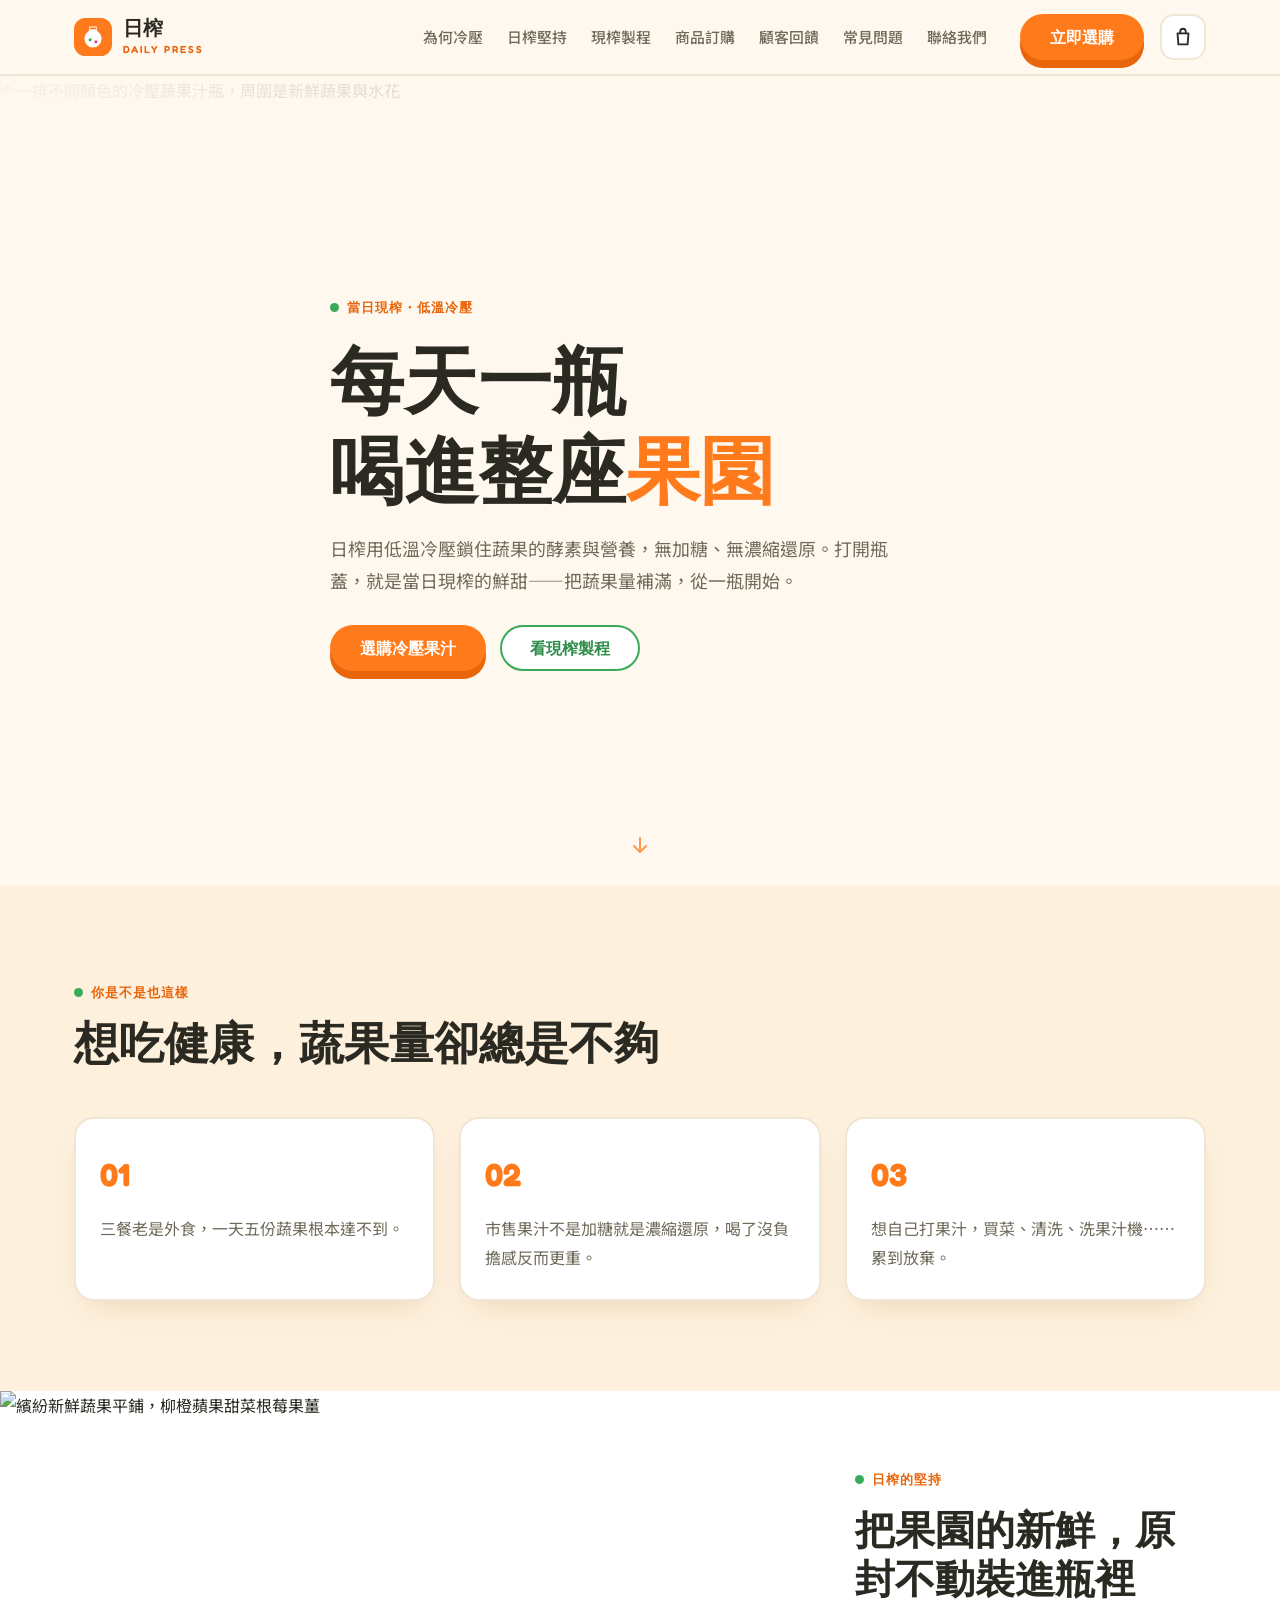
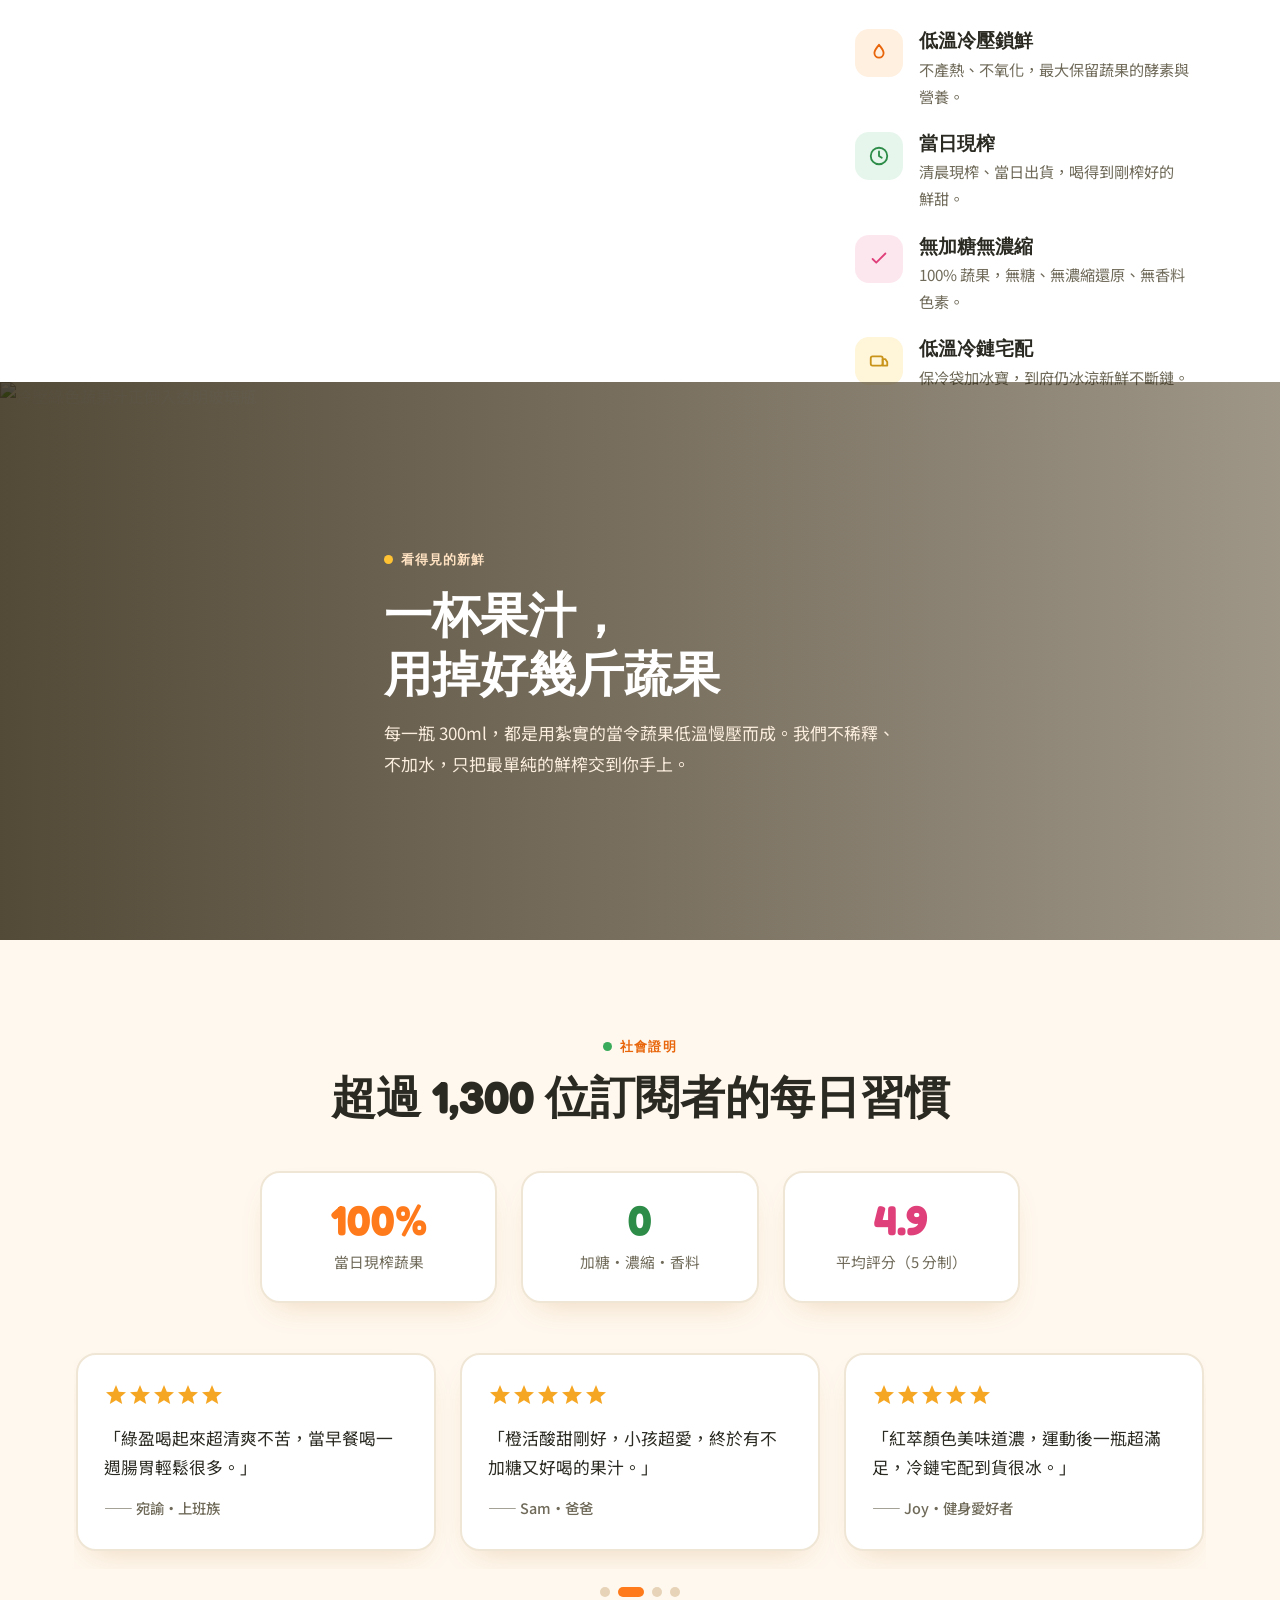
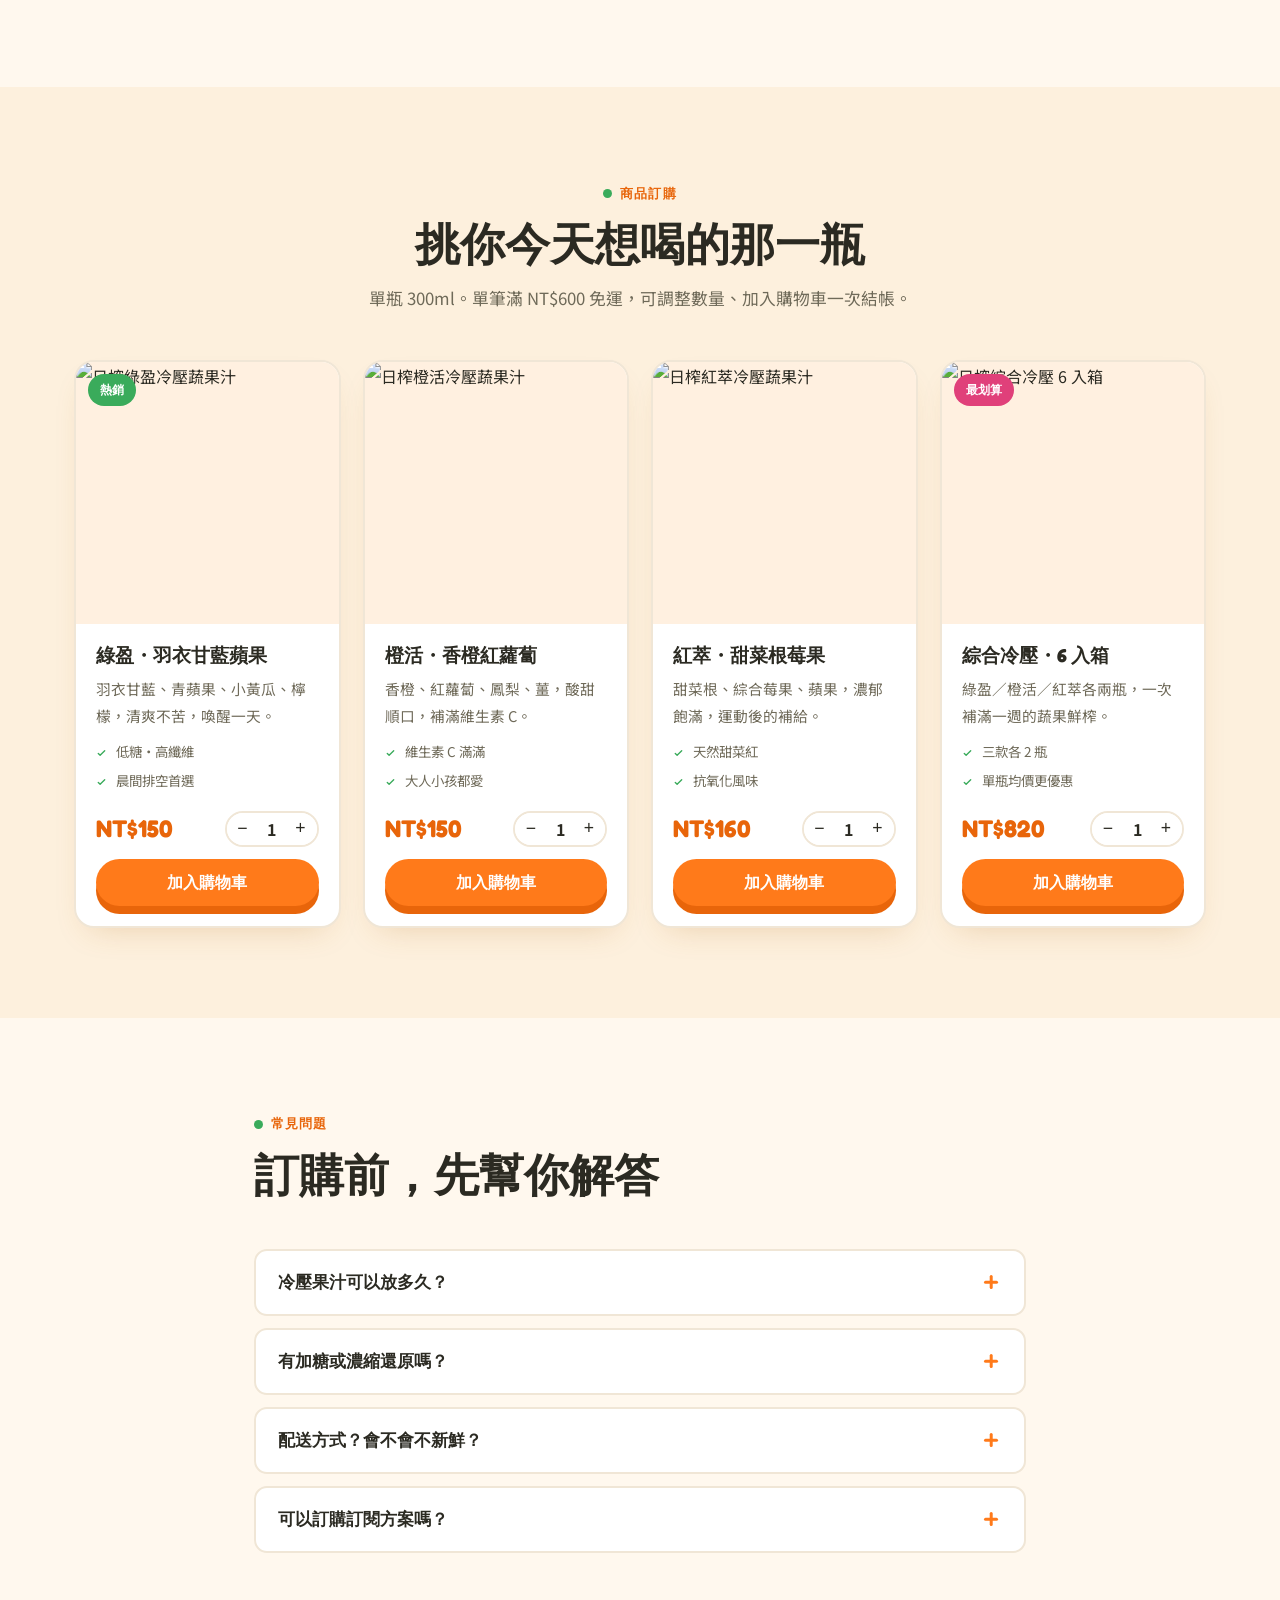
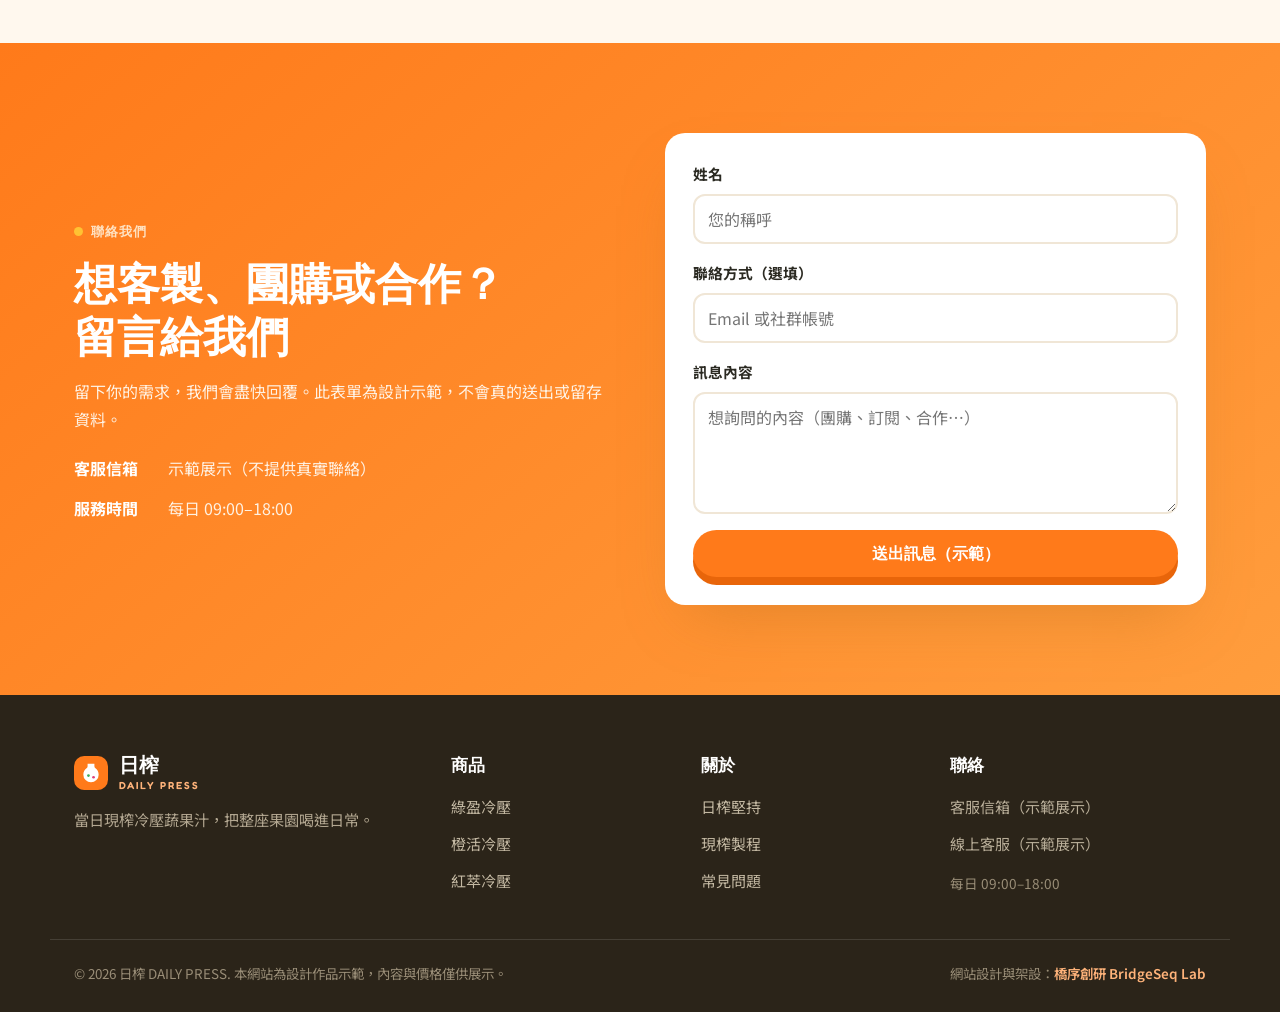
==== index.html @ a73c66f8 "deploy daily-press full-image one-page landing (text + assets)" ====
<!DOCTYPE html>
<html lang="zh-Hant">
<head>
<meta charset="UTF-8">
<meta name="viewport" content="width=device-width, initial-scale=1">
<title>日榨 DAILY PRESS｜當日現榨冷壓蔬果汁・無加糖宅配</title>
<meta name="description" content="日榨 DAILY PRESS 是台灣冷壓蔬果汁品牌，當日現榨、低溫冷壓鎖住營養，無加糖、無濃縮還原。綠盈、橙活、紅萃三款配方，低溫宅配到府，把一整座果園喝進日常。">
<meta name="keywords" content="冷壓果汁,蔬果汁,現榨果汁,排毒果汁,綠拿鐵,健康飲品,冷壓蔬果汁宅配,無加糖果汁">
<link rel="canonical" href="https://izzo24.github.io/daily-press/">
<meta property="og:type" content="website">
<meta property="og:locale" content="zh_TW">
<meta property="og:site_name" content="日榨 DAILY PRESS">
<meta property="og:title" content="日榨 DAILY PRESS｜當日現榨冷壓蔬果汁">
<meta property="og:description" content="當日現榨、低溫冷壓、無加糖無濃縮。綠盈、橙活、紅萃三款，把一整座果園喝進日常。">
<meta property="og:url" content="https://izzo24.github.io/daily-press/">
<meta property="og:image" content="https://izzo24.github.io/daily-press/images/hero.webp">
<meta name="twitter:card" content="summary_large_image">
<meta name="theme-color" content="#ff7a1a">
<link rel="icon" href="data:image/svg+xml,%3Csvg xmlns='http://www.w3.org/2000/svg' viewBox='0 0 32 32'%3E%3Crect width='32' height='32' rx='9' fill='%23ff7a1a'/%3E%3Cpath d='M13 7h6v2.5c0 .8.4 1.5 1 2 2 1.6 3 3.5 3 6.5a7 7 0 01-14 0c0-3 1-4.9 3-6.5.6-.5 1-1.2 1-2V7z' fill='%23fff'/%3E%3Cpath d='M14 9h4' stroke='%23ff7a1a' stroke-width='1.6' stroke-linecap='round'/%3E%3C/svg%3E">
<link rel="preconnect" href="https://fonts.googleapis.com">
<link rel="preconnect" href="https://fonts.gstatic.com" crossorigin>
<link href="https://fonts.googleapis.com/css2?family=Fredoka:wght@500;600;700&family=Noto+Sans+TC:wght@400;500;700;900&display=swap" rel="stylesheet">
<link rel="stylesheet" href="./assets/style.css">
<script type="application/ld+json">
{
  "@context":"https://schema.org",
  "@graph":[
    {"@type":"Organization","@id":"https://izzo24.github.io/daily-press/#org","name":"日榨 DAILY PRESS","url":"https://izzo24.github.io/daily-press/","logo":"https://izzo24.github.io/daily-press/images/hero.webp","description":"台灣冷壓蔬果汁品牌，當日現榨、無加糖。","areaServed":"TW"},
    {"@type":"WebSite","@id":"https://izzo24.github.io/daily-press/#web","url":"https://izzo24.github.io/daily-press/","name":"日榨 DAILY PRESS","inLanguage":"zh-Hant","publisher":{"@id":"https://izzo24.github.io/daily-press/#org"}},
    {"@type":"Product","name":"日榨冷壓蔬果汁系列","image":"https://izzo24.github.io/daily-press/images/p-green.webp","description":"當日現榨、低溫冷壓、無加糖無濃縮的冷壓蔬果汁。","brand":{"@id":"https://izzo24.github.io/daily-press/#org"},"offers":{"@type":"AggregateOffer","priceCurrency":"TWD","lowPrice":"150","highPrice":"820","offerCount":"4","availability":"https://schema.org/InStock"},"aggregateRating":{"@type":"AggregateRating","ratingValue":"4.9","reviewCount":"1356"}},
    {"@type":"FAQPage","mainEntity":[
      {"@type":"Question","name":"冷壓果汁可以放多久？","acceptedAnswer":{"@type":"Answer","text":"無添加防腐劑，冷藏建議 3 天內飲用完畢，開封後請當天喝完，風味與營養最佳。"}},
      {"@type":"Question","name":"有加糖或濃縮還原嗎？","acceptedAnswer":{"@type":"Answer","text":"全系列無加糖、無濃縮還原、無香料，100% 當日現榨蔬果，喝得到食材原味。"}},
      {"@type":"Question","name":"配送方式？會不會不新鮮？","acceptedAnswer":{"@type":"Answer","text":"全程低溫冷藏宅配，當日或隔日新鮮直送，使用保冷袋與冰寶確保到府仍冰涼。"}},
      {"@type":"Question","name":"可以訂購訂閱方案嗎？","acceptedAnswer":{"@type":"Answer","text":"提供每週固定配送的訂閱方案，可自由搭配口味、隨時調整或暫停（此為示範說明）。"}}
    ]},
    {"@type":"BreadcrumbList","itemListElement":[
      {"@type":"ListItem","position":1,"name":"首頁","item":"https://izzo24.github.io/daily-press/"},
      {"@type":"ListItem","position":2,"name":"商品","item":"https://izzo24.github.io/daily-press/#shop"},
      {"@type":"ListItem","position":3,"name":"聯絡","item":"https://izzo24.github.io/daily-press/#contact"}
    ]}
  ]
}
</script>
</head>
<body data-currency="NT$" data-ship-free="600" data-ship-fee="80" data-add-label="已加入購物車" data-cart-title="購物車">
<a class="skip" href="#main">跳至主要內容</a>

<header class="nav" id="top">
  <div class="wrap nav__in">
    <a class="brand" href="#top" aria-label="日榨 DAILY PRESS 首頁">
      <svg class="brand__mk" viewBox="0 0 40 40" width="38" height="38" aria-hidden="true"><rect width="40" height="40" rx="12" fill="#ff7a1a"/><path d="M16 9h8v3c0 1 .5 1.9 1.3 2.5C27.7 16.4 29 18.7 29 22a9 9 0 01-18 0c0-3.3 1.3-5.6 3.7-7.5C15.5 13.9 16 13 16 12V9z" fill="#fff"/><path d="M17.5 11h5" stroke="#ff7a1a" stroke-width="1.8" stroke-linecap="round"/><circle cx="17" cy="23" r="1.6" fill="#3aab5b"/><circle cx="23" cy="25" r="1.6" fill="#e0407a"/></svg>
      <span class="brand__tx"><b>日榨</b><i>DAILY PRESS</i></span>
    </a>
    <nav class="menu" id="menu" aria-label="主選單">
      <a href="#problem">為何冷壓</a>
      <a href="#why">日榨堅持</a>
      <a href="#process">現榨製程</a>
      <a href="#shop">商品訂購</a>
      <a href="#reviews">顧客回饋</a>
      <a href="#faq">常見問題</a>
      <a href="#contact">聯絡我們</a>
    </nav>
    <a class="btn btn--cta nav__cta" href="#shop">立即選購</a>
    <button class="burger" id="burger" aria-label="開啟選單" aria-expanded="false" aria-controls="menu"><span></span><span></span><span></span></button>
  </div>
</header>

<main id="main">

  <!-- ① Hero -->
  <section class="hero imgblock" id="hero">
    <div class="imgblock__bg"><img src="./images/hero.webp" alt="一排不同顏色的冷壓蔬果汁瓶，周圍是新鮮蔬果與水花" width="1376" height="768" fetchpriority="high"></div>
    <div class="wrap hero__in">
      <span class="eyebrow"><span class="dot"></span>當日現榨・低溫冷壓</span>
      <h1>每天一瓶<br>喝進整座<span class="hl">果園</span></h1>
      <p class="lede">日榨用低溫冷壓鎖住蔬果的酵素與營養，無加糖、無濃縮還原。打開瓶蓋，就是當日現榨的鮮甜——把蔬果量補滿，從一瓶開始。</p>
      <div class="hero__cta">
        <a class="btn btn--cta" href="#shop">選購冷壓果汁</a>
        <a class="btn btn--ghost" href="#process">看現榨製程</a>
      </div>
    </div>
    <a class="scrollcue" href="#problem" aria-label="向下捲動"><svg viewBox="0 0 24 24" width="24" height="24" aria-hidden="true"><path d="M12 5v14M6 13l6 6 6-6" fill="none" stroke="currentColor" stroke-width="2" stroke-linecap="round" stroke-linejoin="round"/></svg></a>
  </section>

  <!-- ② 痛點 -->
  <section class="problem" id="problem">
    <div class="wrap problem__in">
      <header class="sec-head sec-head--left">
        <span class="eyebrow"><span class="dot"></span>你是不是也這樣</span>
        <h2>想吃健康，蔬果量卻總是不夠</h2>
      </header>
      <ul class="pains">
        <li><span class="pains__n">01</span><p>三餐老是外食，一天五份蔬果根本達不到。</p></li>
        <li><span class="pains__n">02</span><p>市售果汁不是加糖就是濃縮還原，喝了沒負擔感反而更重。</p></li>
        <li><span class="pains__n">03</span><p>想自己打果汁，買菜、清洗、洗果汁機……累到放棄。</p></li>
      </ul>
    </div>
  </section>

  <!-- ③ 解決方案 / 特色 -->
  <section class="why imgblock imgblock--split" id="why">
    <div class="imgblock__media"><img src="./images/ingredients.webp" alt="繽紛新鮮蔬果平鋪，柳橙蘋果甜菜根莓果薑" width="1200" height="896" loading="lazy"></div>
    <div class="why__copy">
      <span class="eyebrow"><span class="dot"></span>日榨的堅持</span>
      <h2>把果園的新鮮，原封不動裝進瓶裡</h2>
      <div class="feats">
        <div class="feat"><span class="feat__ic"><svg viewBox="0 0 24 24" width="22" height="22" aria-hidden="true"><path d="M12 3c3 4 5 6 5 9a5 5 0 01-10 0c0-3 2-5 5-9z" fill="none" stroke="currentColor" stroke-width="2" stroke-linejoin="round"/></svg></span><div><h3>低溫冷壓鎖鮮</h3><p>不產熱、不氧化，最大保留蔬果的酵素與營養。</p></div></div>
        <div class="feat"><span class="feat__ic"><svg viewBox="0 0 24 24" width="22" height="22" aria-hidden="true"><circle cx="12" cy="12" r="9" fill="none" stroke="currentColor" stroke-width="2"/><path d="M12 7v5l3 2" fill="none" stroke="currentColor" stroke-width="2" stroke-linecap="round" stroke-linejoin="round"/></svg></span><div><h3>當日現榨</h3><p>清晨現榨、當日出貨，喝得到剛榨好的鮮甜。</p></div></div>
        <div class="feat"><span class="feat__ic"><svg viewBox="0 0 24 24" width="22" height="22" aria-hidden="true"><path d="M5 12l4 4 10-10" fill="none" stroke="currentColor" stroke-width="2" stroke-linecap="round" stroke-linejoin="round"/></svg></span><div><h3>無加糖無濃縮</h3><p>100% 蔬果，無糖、無濃縮還原、無香料色素。</p></div></div>
        <div class="feat"><span class="feat__ic"><svg viewBox="0 0 24 24" width="22" height="22" aria-hidden="true"><rect x="3" y="7" width="13" height="10" rx="2" fill="none" stroke="currentColor" stroke-width="2"/><path d="M16 10h3l2 3v4h-5z" fill="none" stroke="currentColor" stroke-width="2" stroke-linejoin="round"/></svg></span><div><h3>低溫冷鏈宅配</h3><p>保冷袋加冰寶，到府仍冰涼新鮮不斷鏈。</p></div></div>
      </div>
    </div>
  </section>

  <!-- ⑤ 製程全圖 -->
  <section class="process imgblock" id="process">
    <div class="imgblock__bg imgblock__bg--dim"><img src="./images/process.webp" alt="冷壓綠色蔬果汁正倒入透明玻璃瓶" width="1200" height="896" loading="lazy"></div>
    <div class="wrap process__in">
      <span class="eyebrow eyebrow--w"><span class="dot"></span>看得見的新鮮</span>
      <h2>一杯果汁，<br>用掉好幾斤蔬果</h2>
      <p>每一瓶 300ml，都是用紮實的當令蔬果低溫慢壓而成。我們不稀釋、不加水，只把最單純的鮮榨交到你手上。</p>
    </div>
  </section>

  <!-- ④ 社會證明 -->
  <section class="proof" id="reviews">
    <div class="wrap">
      <header class="sec-head">
        <span class="eyebrow eyebrow--c"><span class="dot"></span>社會證明</span>
        <h2>超過 1,300 位訂閱者的每日習慣</h2>
      </header>
      <div class="stats3">
        <div class="stat3"><b>100%</b><span>當日現榨蔬果</span></div>
        <div class="stat3"><b>0</b><span>加糖・濃縮・香料</span></div>
        <div class="stat3"><b>4.9</b><span>平均評分（5 分制）</span></div>
      </div>
      <div class="rev-track" id="revTrack">
        <figure class="card rev"><div class="stars" data-rating="5" role="img" aria-label="五顆星"></div><blockquote>「綠盈喝起來超清爽不苦，當早餐喝一週腸胃輕鬆很多。」</blockquote><figcaption>—— 宛諭・上班族</figcaption></figure>
        <figure class="card rev"><div class="stars" data-rating="5" role="img" aria-label="五顆星"></div><blockquote>「橙活酸甜剛好，小孩超愛，終於有不加糖又好喝的果汁。」</blockquote><figcaption>—— Sam・爸爸</figcaption></figure>
        <figure class="card rev"><div class="stars" data-rating="5" role="img" aria-label="五顆星"></div><blockquote>「紅萃顏色美味道濃，運動後一瓶超滿足，冷鏈宅配到貨很冰。」</blockquote><figcaption>—— Joy・健身愛好者</figcaption></figure>
        <figure class="card rev"><div class="stars" data-rating="4" role="img" aria-label="四顆星"></div><blockquote>「品質很穩定，訂閱很方便。希望多出一些季節限定口味。」</blockquote><figcaption>—— 冠廷・訂閱戶</figcaption></figure>
      </div>
      <div class="rev-dots" id="revDots" aria-hidden="true"></div>
    </div>
  </section>

  <!-- 商品區 + 購物車 -->
  <section class="shop" id="shop">
    <div class="wrap">
      <header class="sec-head">
        <span class="eyebrow eyebrow--c"><span class="dot"></span>商品訂購</span>
        <h2>挑你今天想喝的那一瓶</h2>
        <p>單瓶 300ml。單筆滿 NT$600 免運，可調整數量、加入購物車一次結帳。</p>
      </header>
      <div class="shopgrid">
        <article class="shopcard">
          <div class="shopcard__img"><img src="./images/p-green.webp" alt="日榨綠盈冷壓蔬果汁" width="600" height="600" loading="lazy"><span class="tag tag--green">熱銷</span></div>
          <div class="shopcard__body">
            <h3>綠盈・羽衣甘藍蘋果</h3>
            <p>羽衣甘藍、青蘋果、小黃瓜、檸檬，清爽不苦，喚醒一天。</p>
            <ul class="spec"><li>低糖・高纖維</li><li>晨間排空首選</li></ul>
            <div class="shopcard__buy">
              <span class="price">NT$150</span>
              <div class="qtypick" aria-label="數量"><button class="qtypick__b" data-d="dec" type="button" aria-label="減少">−</button><span class="qtypick__n">1</span><button class="qtypick__b" data-d="inc" type="button" aria-label="增加">+</button></div>
            </div>
            <button class="btn btn--cta btn--block add" data-name="綠盈冷壓（300ml）">加入購物車</button>
          </div>
        </article>
        <article class="shopcard">
          <div class="shopcard__img"><img src="./images/p-citrus.webp" alt="日榨橙活冷壓蔬果汁" width="600" height="600" loading="lazy"></div>
          <div class="shopcard__body">
            <h3>橙活・香橙紅蘿蔔</h3>
            <p>香橙、紅蘿蔔、鳳梨、薑，酸甜順口，補滿維生素 C。</p>
            <ul class="spec"><li>維生素 C 滿滿</li><li>大人小孩都愛</li></ul>
            <div class="shopcard__buy">
              <span class="price">NT$150</span>
              <div class="qtypick" aria-label="數量"><button class="qtypick__b" data-d="dec" type="button" aria-label="減少">−</button><span class="qtypick__n">1</span><button class="qtypick__b" data-d="inc" type="button" aria-label="增加">+</button></div>
            </div>
            <button class="btn btn--cta btn--block add" data-name="橙活冷壓（300ml）">加入購物車</button>
          </div>
        </article>
        <article class="shopcard">
          <div class="shopcard__img"><img src="./images/p-berry.webp" alt="日榨紅萃冷壓蔬果汁" width="600" height="600" loading="lazy"></div>
          <div class="shopcard__body">
            <h3>紅萃・甜菜根莓果</h3>
            <p>甜菜根、綜合莓果、蘋果，濃郁飽滿，運動後的補給。</p>
            <ul class="spec"><li>天然甜菜紅</li><li>抗氧化風味</li></ul>
            <div class="shopcard__buy">
              <span class="price">NT$160</span>
              <div class="qtypick" aria-label="數量"><button class="qtypick__b" data-d="dec" type="button" aria-label="減少">−</button><span class="qtypick__n">1</span><button class="qtypick__b" data-d="inc" type="button" aria-label="增加">+</button></div>
            </div>
            <button class="btn btn--cta btn--block add" data-name="紅萃冷壓（300ml）">加入購物車</button>
          </div>
        </article>
        <article class="shopcard">
          <div class="shopcard__img"><img src="./images/hero.webp" alt="日榨綜合冷壓 6 入箱" width="600" height="600" loading="lazy"><span class="tag tag--berry">最划算</span></div>
          <div class="shopcard__body">
            <h3>綜合冷壓・6 入箱</h3>
            <p>綠盈／橙活／紅萃各兩瓶，一次補滿一週的蔬果鮮榨。</p>
            <ul class="spec"><li>三款各 2 瓶</li><li>單瓶均價更優惠</li></ul>
            <div class="shopcard__buy">
              <span class="price">NT$820</span>
              <div class="qtypick" aria-label="數量"><button class="qtypick__b" data-d="dec" type="button" aria-label="減少">−</button><span class="qtypick__n">1</span><button class="qtypick__b" data-d="inc" type="button" aria-label="增加">+</button></div>
            </div>
            <button class="btn btn--cta btn--block add" data-name="綜合冷壓 6 入箱">加入購物車</button>
          </div>
        </article>
      </div>
    </div>
  </section>

  <!-- FAQ -->
  <section class="faq" id="faq">
    <div class="wrap faq__in">
      <header class="sec-head sec-head--left">
        <span class="eyebrow"><span class="dot"></span>常見問題</span>
        <h2>訂購前，先幫你解答</h2>
      </header>
      <div class="acc" id="acc">
        <div class="acc__item"><button class="acc__q" aria-expanded="false">冷壓果汁可以放多久？<span class="acc__ic" aria-hidden="true"></span></button><div class="acc__a"><p>無添加防腐劑，冷藏建議 3 天內飲用完畢，開封後請當天喝完，風味與營養最佳。</p></div></div>
        <div class="acc__item"><button class="acc__q" aria-expanded="false">有加糖或濃縮還原嗎？<span class="acc__ic" aria-hidden="true"></span></button><div class="acc__a"><p>全系列無加糖、無濃縮還原、無香料，100% 當日現榨蔬果，喝得到食材原味。</p></div></div>
        <div class="acc__item"><button class="acc__q" aria-expanded="false">配送方式？會不會不新鮮？<span class="acc__ic" aria-hidden="true"></span></button><div class="acc__a"><p>全程低溫冷藏宅配，當日或隔日新鮮直送，使用保冷袋與冰寶確保到府仍冰涼。</p></div></div>
        <div class="acc__item"><button class="acc__q" aria-expanded="false">可以訂購訂閱方案嗎？<span class="acc__ic" aria-hidden="true"></span></button><div class="acc__a"><p>提供每週固定配送的訂閱方案，可自由搭配口味、隨時調整或暫停（此為示範說明）。</p></div></div>
      </div>
    </div>
  </section>

  <!-- 聯絡 CTA + 表單 -->
  <section class="contact" id="contact">
    <div class="wrap contact__in">
      <div class="contact__copy">
        <span class="eyebrow eyebrow--w"><span class="dot"></span>聯絡我們</span>
        <h2>想客製、團購或合作？<br>留言給我們</h2>
        <p>留下你的需求，我們會盡快回覆。此表單為設計示範，不會真的送出或留存資料。</p>
        <ul class="contact__meta">
          <li><b>客服信箱</b><span>示範展示（不提供真實聯絡）</span></li>
          <li><b>服務時間</b><span>每日 09:00–18:00</span></li>
        </ul>
      </div>
      <form class="contactform" id="contactForm" novalidate>
        <label class="cfield"><span>姓名</span><input type="text" name="name" placeholder="您的稱呼" autocomplete="off" required></label>
        <label class="cfield"><span>聯絡方式（選填）</span><input type="text" name="contact" placeholder="Email 或社群帳號" autocomplete="off"></label>
        <label class="cfield"><span>訊息內容</span><textarea name="msg" rows="4" placeholder="想詢問的內容（團購、訂閱、合作⋯）"></textarea></label>
        <button type="submit" class="btn btn--cta btn--block">送出訊息（示範）</button>
      </form>
    </div>
  </section>

</main>

<footer class="foot">
  <div class="wrap foot__in">
    <div class="foot__brand">
      <a class="brand brand--foot" href="#top" aria-label="日榨 DAILY PRESS">
        <svg class="brand__mk" viewBox="0 0 40 40" width="34" height="34" aria-hidden="true"><rect width="40" height="40" rx="12" fill="#ff7a1a"/><path d="M16 9h8v3c0 1 .5 1.9 1.3 2.5C27.7 16.4 29 18.7 29 22a9 9 0 01-18 0c0-3.3 1.3-5.6 3.7-7.5C15.5 13.9 16 13 16 12V9z" fill="#fff"/><circle cx="17" cy="23" r="1.6" fill="#3aab5b"/><circle cx="23" cy="25" r="1.6" fill="#e0407a"/></svg>
        <span class="brand__tx"><b>日榨</b><i>DAILY PRESS</i></span>
      </a>
      <p>當日現榨冷壓蔬果汁，把整座果園喝進日常。</p>
    </div>
    <nav class="foot__col" aria-label="商品"><h4>商品</h4><a href="#shop">綠盈冷壓</a><a href="#shop">橙活冷壓</a><a href="#shop">紅萃冷壓</a></nav>
    <nav class="foot__col" aria-label="關於"><h4>關於</h4><a href="#why">日榨堅持</a><a href="#process">現榨製程</a><a href="#faq">常見問題</a></nav>
    <div class="foot__col"><h4>聯絡</h4><span class="foot__static">客服信箱（示範展示）</span><span class="foot__static">線上客服（示範展示）</span><p class="foot__hours">每日 09:00–18:00</p></div>
  </div>
  <div class="wrap foot__btm">
    <small>© 2026 日榨 DAILY PRESS. 本網站為設計作品示範，內容與價格僅供展示。</small>
    <small class="foot__credit">網站設計與架設：<a href="https://bridgeseqlab.com" target="_blank" rel="noopener">橋序創研 BridgeSeq Lab</a></small>
  </div>
</footer>

<a class="floatcta" href="#shop" aria-label="前往選購">立即選購</a>
<button class="totop" id="totop" aria-label="回到頂端"><svg viewBox="0 0 24 24" width="22" height="22" aria-hidden="true"><path d="M12 19V6M6 12l6-6 6 6" fill="none" stroke="currentColor" stroke-width="2.2" stroke-linecap="round" stroke-linejoin="round"/></svg></button>
<div class="toast" id="toast" role="status" aria-live="polite"></div>
<script src="./assets/app.js" defer></script>
</body>
</html>
---- assets/style.css ----
:root{
  --bg:#fff8ee; --ink:#2b2a22; --ink-2:#6f6a59; --orange:#ff7a1a; --orange-d:#e8650a;
  --green:#3aab5b; --green-d:#2c8c48; --berry:#e0407a; --yellow:#ffc233; --line:#f0e6d6; --panel:#ffffff; --cream-2:#fdf0dd;
  --r:20px; --r-sm:13px; --maxw:1180px;
  --shadow:0 14px 32px -16px rgba(180,110,30,.28); --shadow-lg:0 28px 60px -24px rgba(180,110,30,.4);
  --display:"Fredoka",system-ui,sans-serif; --tc:"Noto Sans TC",system-ui,sans-serif;
  --c-accent:#ff7a1a; --c-accent2:#3aab5b; --c-ink:#2b2a22; --c-muted:#6f6a59; --c-panel:#ffffff; --c-soft:#fff8ee; --c-line:#f0e6d6; --c-onacc:#ffffff;
}
*{box-sizing:border-box;margin:0;padding:0}
html{scroll-behavior:smooth;-webkit-text-size-adjust:100%}
body{font-family:var(--tc);color:var(--ink);background:var(--bg);line-height:1.78;overflow-x:hidden}
img{max-width:100%;height:auto;display:block}
a{color:inherit;text-decoration:none}
h1,h2,h3,h4{line-height:1.22;text-wrap:balance;font-family:var(--display);font-weight:700}
p{text-wrap:pretty}
.wrap{width:100%;max-width:var(--maxw);margin:0 auto;padding:0 24px}
.skip{position:absolute;left:-999px;top:0;background:var(--orange);color:#fff;padding:10px 16px;border-radius:0 0 10px 0;z-index:300}
.skip:focus{left:0}

.btn{display:inline-flex;align-items:center;justify-content:center;gap:8px;font-family:var(--display);font-weight:600;font-size:1.02rem;padding:13px 28px;border-radius:999px;border:2.5px solid transparent;cursor:pointer;transition:.2s ease;white-space:nowrap;line-height:1}
.btn--cta{background:var(--orange);color:#fff;box-shadow:0 8px 0 0 var(--orange-d)}
.btn--cta:hover{transform:translateY(2px);box-shadow:0 6px 0 0 var(--orange-d)}
.btn--cta:active{transform:translateY(8px);box-shadow:0 0 0 0 var(--orange-d)}
.btn--ghost{background:#fff;color:var(--green-d);border-color:var(--green)}
.btn--ghost:hover{background:var(--green);color:#fff}
.btn--block{width:100%}

.eyebrow{display:inline-flex;align-items:center;gap:8px;font-family:var(--display);font-weight:600;font-size:.82rem;letter-spacing:.08em;color:var(--orange-d)}
.eyebrow .dot{width:9px;height:9px;border-radius:50%;background:var(--green);display:inline-block}
.eyebrow--w{color:#ffe2c2}.eyebrow--w .dot{background:var(--yellow)}
.eyebrow--c{justify-content:center}
.sec-head{max-width:680px;margin:0 auto 46px;text-align:center}
.sec-head--left{text-align:left;margin-left:0}
.sec-head h2{font-size:clamp(1.9rem,4vw,2.8rem);margin:12px 0 12px;color:var(--ink)}
.sec-head p{color:var(--ink-2);font-size:1.05rem}

.nav{position:sticky;top:0;z-index:100;background:rgba(255,248,238,.9);backdrop-filter:blur(12px);border-bottom:2px solid var(--line)}
.nav__in{display:flex;align-items:center;gap:16px;height:74px}
.brand{display:flex;align-items:center;gap:11px}
.brand__tx{display:flex;flex-direction:column;line-height:1.1;gap:4px}
.brand__tx b{font-family:var(--display);font-size:1.24rem;font-weight:700;color:var(--ink)}
.brand__tx i{font-family:var(--display);font-style:normal;font-weight:600;font-size:.64rem;letter-spacing:.2em;color:var(--orange-d)}
.menu{display:flex;gap:2px;margin-left:auto}
.menu a{font-size:.93rem;font-weight:500;color:var(--ink-2);padding:8px 11px;border-radius:999px;transition:.18s}
.menu a:hover{color:var(--orange-d);background:#fff0e0}
.nav__cta{margin-left:6px}
.burger{display:none;flex-direction:column;gap:5px;width:46px;height:46px;border:2px solid var(--line);border-radius:14px;background:#fff;cursor:pointer;align-items:center;justify-content:center}
.burger span{width:22px;height:2.6px;background:var(--orange);border-radius:2px;transition:.25s}
.burger[aria-expanded="true"] span:nth-child(1){transform:translateY(7.6px) rotate(45deg)}
.burger[aria-expanded="true"] span:nth-child(2){opacity:0}
.burger[aria-expanded="true"] span:nth-child(3){transform:translateY(-7.6px) rotate(-45deg)}

section{padding:90px 0}

.imgblock{position:relative}
.imgblock__bg{position:absolute;inset:0;z-index:0}
.imgblock__bg img{width:100%;height:100%;object-fit:cover}
.imgblock__bg--dim::after{content:"";position:absolute;inset:0;background:linear-gradient(90deg,rgba(40,30,10,.8),rgba(40,30,10,.45))}

.hero{min-height:90vh;display:flex;align-items:center;overflow:hidden}
.hero .imgblock__bg::after{content:"";position:absolute;inset:0;background:linear-gradient(90deg,rgba(255,248,238,.96) 0%,rgba(255,248,238,.82) 42%,rgba(255,248,238,.2) 100%)}
.hero__in{position:relative;z-index:2;max-width:620px;padding:90px 0}
.hero h1{font-size:clamp(2.7rem,6.2vw,4.6rem);margin:16px 0 18px}
.hero h1 .hl{color:var(--orange)}
.lede{font-size:1.12rem;color:var(--ink-2);max-width:33em}
.hero__cta{display:flex;gap:14px;margin-top:28px;flex-wrap:wrap}
.scrollcue{position:absolute;left:50%;bottom:22px;transform:translateX(-50%);color:var(--orange);z-index:2;opacity:.75;animation:bob 1.8s ease-in-out infinite}
@keyframes bob{0%,100%{transform:translate(-50%,0)}50%{transform:translate(-50%,7px)}}

.problem{background:var(--cream-2)}
.pains{list-style:none;display:grid;grid-template-columns:repeat(3,1fr);gap:24px;margin-top:8px}
.pains li{background:var(--panel);border:2px solid var(--line);border-radius:var(--r);padding:28px 24px;box-shadow:var(--shadow)}
.pains__n{font-family:var(--display);font-size:2rem;font-weight:700;color:var(--orange)}
.pains p{margin-top:10px;color:var(--ink-2)}

.imgblock--split{display:grid;grid-template-columns:1fr 1fr;gap:0;align-items:stretch;padding:0;background:var(--panel)}
.imgblock--split .imgblock__media img{width:100%;height:100%;object-fit:cover;min-height:420px}
.why__copy{padding:72px clamp(24px,5vw,72px)}
.why__copy h2{font-size:clamp(1.8rem,3.2vw,2.5rem);margin:14px 0 26px;color:var(--ink)}
.feats{display:flex;flex-direction:column;gap:22px}
.feat{display:flex;gap:16px;align-items:flex-start}
.feat__ic{flex:none;width:48px;height:48px;border-radius:14px;background:#fff0e0;color:var(--orange-d);display:flex;align-items:center;justify-content:center}
.feat:nth-child(2) .feat__ic{background:#e6f6ec;color:var(--green-d)}
.feat:nth-child(3) .feat__ic{background:#fde7ef;color:var(--berry)}
.feat:nth-child(4) .feat__ic{background:#fff5d9;color:#c9941a}
.feat h3{font-size:1.16rem;margin-bottom:4px;color:var(--ink)}
.feat p{color:var(--ink-2);font-size:.95rem}

.process{min-height:62vh;display:flex;align-items:center;overflow:hidden;color:#fff}
.process__in{position:relative;z-index:2;max-width:560px}
.process h2{font-size:clamp(2rem,4vw,3rem);color:#fff;margin:14px 0 16px}
.process p{color:#fbeede;font-size:1.06rem}

.proof{background:var(--bg)}
.stats3{display:grid;grid-template-columns:repeat(3,1fr);gap:24px;max-width:760px;margin:0 auto 44px}
.stat3{text-align:center;background:var(--panel);border:2px solid var(--line);border-radius:var(--r);padding:26px 18px;box-shadow:var(--shadow)}
.stat3 b{display:block;font-family:var(--display);font-size:2.6rem;font-weight:700;color:var(--orange);line-height:1}
.stat3:nth-child(2) b{color:var(--green-d)}.stat3:nth-child(3) b{color:var(--berry)}
.stat3 span{display:block;margin-top:8px;color:var(--ink-2);font-size:.92rem}
.rev-track{display:flex;gap:24px;overflow-x:auto;scroll-snap-type:x mandatory;padding:6px 2px 18px;-webkit-overflow-scrolling:touch;scrollbar-width:none}
.rev-track::-webkit-scrollbar{display:none}
.card{background:var(--panel);border:2px solid var(--line);border-radius:var(--r);box-shadow:var(--shadow)}
.rev{flex:0 0 360px;max-width:88vw;scroll-snap-align:center;padding:28px 26px}
.rev blockquote{font-size:1.05rem;color:var(--ink);margin-bottom:14px;line-height:1.7}
.rev figcaption{color:var(--ink-2);font-size:.9rem;font-weight:500}
.rev-dots{display:flex;gap:8px;justify-content:center;margin-top:18px}
.rev-dots button{width:10px;height:10px;border-radius:50%;border:none;background:#e7d3b8;cursor:pointer;transition:.2s;padding:0}
.rev-dots button[aria-current="true"]{background:var(--orange);width:26px;border-radius:999px}

.shop{background:var(--cream-2)}
.shopgrid{display:grid;grid-template-columns:repeat(4,1fr);gap:22px}
.shopcard{background:var(--panel);border:2px solid var(--line);border-radius:var(--r);overflow:hidden;box-shadow:var(--shadow);display:flex;flex-direction:column;transition:.25s}
.shopcard:hover{transform:translateY(-5px);box-shadow:var(--shadow-lg)}
.shopcard__img{position:relative;aspect-ratio:1/1;overflow:hidden;background:#fff0e0}
.shopcard__img img{width:100%;height:100%;object-fit:cover;transition:.5s}
.shopcard:hover .shopcard__img img{transform:scale(1.06)}
.tag{position:absolute;top:12px;left:12px;color:#fff;font-family:var(--display);font-size:.76rem;font-weight:600;padding:5px 12px;border-radius:999px}
.tag--green{background:var(--green)}.tag--berry{background:var(--berry)}
.shopcard__body{padding:20px;display:flex;flex-direction:column;gap:9px;flex:1}
.shopcard__body h3{font-size:1.18rem;color:var(--ink)}
.shopcard__body>p{color:var(--ink-2);font-size:.92rem}
.spec{list-style:none;display:flex;flex-direction:column;gap:5px;margin:2px 0}
.spec li{position:relative;padding-left:20px;font-size:.84rem;color:var(--ink-2)}
.spec li::before{content:"";position:absolute;left:0;top:8px;width:11px;height:11px;border-radius:50%;background-image:url("data:image/svg+xml,%3Csvg xmlns='http://www.w3.org/2000/svg' viewBox='0 0 24 24'%3E%3Cpath d='M5 12l4 4 10-10' fill='none' stroke='%233aab5b' stroke-width='3' stroke-linecap='round' stroke-linejoin='round'/%3E%3C/svg%3E");background-size:11px;background-repeat:no-repeat}
.shopcard__buy{display:flex;align-items:center;justify-content:space-between;gap:10px;margin-top:auto;padding-top:4px}
.price{font-family:var(--display);font-size:1.5rem;font-weight:700;color:var(--orange-d);white-space:nowrap}
.qtypick{display:inline-flex;align-items:center;border:2px solid var(--line);border-radius:999px;overflow:hidden}
.qtypick__b{width:32px;height:32px;border:none;background:var(--panel);color:var(--ink);font-size:1.1rem;cursor:pointer;line-height:1}
.qtypick__b:hover{background:var(--orange);color:#fff}
.qtypick__n{min-width:26px;text-align:center;font-weight:700}

.faq{background:var(--bg)}
.faq__in{max-width:820px;margin:0 auto}
.acc{margin-top:26px;display:flex;flex-direction:column;gap:12px}
.acc__item{border:2px solid var(--line);border-radius:var(--r-sm);overflow:hidden;background:var(--panel)}
.acc__q{width:100%;text-align:left;background:none;border:none;padding:20px 22px;font-family:var(--display);font-size:1.05rem;font-weight:600;color:var(--ink);cursor:pointer;display:flex;justify-content:space-between;align-items:center;gap:16px}
.acc__ic{flex:none;width:22px;height:22px;position:relative}
.acc__ic::before,.acc__ic::after{content:"";position:absolute;background:var(--orange);border-radius:2px;left:50%;top:50%}
.acc__ic::before{width:14px;height:2.6px;transform:translate(-50%,-50%)}
.acc__ic::after{width:2.6px;height:14px;transform:translate(-50%,-50%);transition:.25s}
.acc__q[aria-expanded="true"] .acc__ic::after{transform:translate(-50%,-50%) rotate(90deg);opacity:0}
.acc__a{max-height:0;overflow:hidden;transition:max-height .3s ease}
.acc__a p{padding:0 22px 20px;color:var(--ink-2)}

.contact{background:linear-gradient(140deg,var(--orange),#ff9d3d);color:#fff}
.contact__in{display:grid;grid-template-columns:1fr 1fr;gap:50px;align-items:center}
.contact__copy h2{font-size:clamp(1.9rem,3.6vw,2.7rem);color:#fff;margin:14px 0 14px}
.contact__copy>p{color:#fff2e4;margin-bottom:20px}
.contact__meta{list-style:none;display:flex;flex-direction:column;gap:12px}
.contact__meta li{display:flex;gap:14px}
.contact__meta b{color:#fff;min-width:80px}
.contact__meta span{color:#fff1e2}
.contactform{background:var(--panel);border-radius:var(--r);padding:28px;display:flex;flex-direction:column;gap:16px;box-shadow:var(--shadow-lg)}
.cfield{display:flex;flex-direction:column;gap:7px}
.cfield span{font-weight:700;color:var(--ink);font-size:.92rem}
.cfield input,.cfield textarea{width:100%;border:2px solid var(--line);border-radius:12px;padding:11px 13px;font-family:inherit;font-size:1rem;background:#fff;color:var(--ink)}
.cfield input.err{border-color:#d8452f}
.cfield input:focus,.cfield textarea:focus{outline:2px solid var(--orange);outline-offset:1px;border-color:transparent}
.cf-done{text-align:center;color:var(--green-d);padding:24px 0}
.cf-done h3{font-family:var(--display);margin:10px 0 6px;color:var(--ink)}
.cf-done p{color:var(--ink-2);font-size:.94rem}

.foot{background:#2b2419;color:#d8cdba;padding:60px 0 26px}
.foot__in{display:grid;grid-template-columns:1.6fr 1fr 1fr 1.2fr;gap:36px}
.brand--foot .brand__tx b{color:#fff}.brand--foot .brand__tx i{color:#ffb37a}
.foot__brand p{margin-top:14px;color:#b3a791;font-size:.95rem;max-width:24em}
.foot__col h4{color:#fff;font-size:1.05rem;margin-bottom:14px;font-family:var(--display)}
.foot__col a{display:block;color:#c4b9a3;font-size:.94rem;padding:5px 0;transition:.18s}
.foot__col a:hover{color:#ffb37a}
.foot__hours{color:#998d77;font-size:.85rem;margin-top:8px}
.foot__static{display:block;font-size:.94rem;padding:5px 0;color:#c4b9a3;opacity:.92}
.foot__btm{display:flex;justify-content:space-between;gap:14px;flex-wrap:wrap;border-top:1px solid rgba(255,255,255,.12);margin-top:40px;padding-top:22px}
.foot__btm small{color:#998d77;font-size:.84rem}
.foot__credit a{color:#ffb37a;font-weight:600}
.foot__credit a:hover{text-decoration:underline}

.floatcta{position:fixed;left:50%;bottom:18px;transform:translateX(-50%) translateY(30px);background:var(--orange);color:#fff;font-family:var(--display);font-weight:600;padding:13px 30px;border-radius:999px;box-shadow:0 8px 0 0 var(--orange-d),var(--shadow-lg);z-index:85;opacity:0;visibility:hidden;transition:.3s;font-size:.98rem}
.floatcta.show{opacity:1;visibility:visible;transform:translateX(-50%) translateY(0)}
.floatcta:hover{background:var(--orange-d)}

.totop{position:fixed;right:22px;bottom:22px;width:52px;height:52px;border-radius:50%;border:3px solid #fff;background:var(--orange);color:#fff;display:flex;align-items:center;justify-content:center;cursor:pointer;box-shadow:var(--shadow-lg);opacity:0;visibility:hidden;transform:translateY(14px) scale(.85);transition:.3s;z-index:90}
.totop.show{opacity:1;visibility:visible;transform:translateY(0) scale(1)}
.totop:hover{background:var(--green);transform:translateY(-3px) rotate(8deg)}

.toast{position:fixed;left:50%;bottom:80px;transform:translate(-50%,40px);background:var(--ink);color:#fff;padding:13px 24px;border-radius:999px;font-family:var(--display);font-weight:600;font-size:.96rem;box-shadow:var(--shadow-lg);opacity:0;visibility:hidden;transition:.3s;z-index:120}
.toast.show{opacity:1;visibility:visible;transform:translate(-50%,0)}

.reveal{opacity:0;transform:translateY(22px);transition:opacity .6s ease,transform .6s ease}
.reveal.in{opacity:1;transform:none}

@media(max-width:1024px){.shopgrid{grid-template-columns:repeat(2,1fr)}}
@media(max-width:980px){
  .menu{display:none}
  .imgblock--split{grid-template-columns:1fr}
  .imgblock--split .imgblock__media img{min-height:300px}
  .contact__in{grid-template-columns:1fr;gap:32px}
}
@media(max-width:860px){
  section{padding:64px 0}
  .nav__cta{display:none}.burger{display:flex}
  .menu{position:fixed;inset:74px 0 auto 0;flex-direction:column;gap:0;background:var(--bg);border-bottom:2px solid var(--line);padding:10px 24px 22px;transform:translateY(-130%);transition:transform .3s ease;box-shadow:var(--shadow);margin-left:0}
  .menu.open{display:flex;transform:translateY(0)}
  .menu a{padding:13px 6px;font-size:1.05rem;border-bottom:1px solid var(--line)}
  .pains,.stats3{grid-template-columns:1fr}
  .hero__in{max-width:none}
}
@media(max-width:560px){
  .wrap{padding:0 18px}
  .shopgrid{grid-template-columns:1fr}
  .foot__in{grid-template-columns:1fr 1fr}.foot__brand{grid-column:1/-1}
}
@media(prefers-reduced-motion:reduce){*{scroll-behavior:auto!important;transition:none!important;animation:none!important}.reveal{opacity:1;transform:none}}

/* ===== 購物車 / 結帳 ===== */
.cartbtn{position:relative;display:inline-flex;align-items:center;justify-content:center;width:46px;height:46px;border-radius:14px;border:2px solid var(--c-line);background:var(--c-panel);color:var(--c-ink);cursor:pointer;transition:.2s;flex:none}
.cartbtn:hover{color:var(--c-accent);border-color:var(--c-accent)}
.cartbtn__n{position:absolute;top:-6px;right:-6px;min-width:20px;height:20px;padding:0 5px;border-radius:999px;background:var(--c-accent);color:var(--c-onacc);font-size:.72rem;font-weight:700;display:flex;align-items:center;justify-content:center;line-height:1;transform:scale(0);transition:.2s}
.cartbtn.has .cartbtn__n{transform:scale(1)}
.cartmodal{position:fixed;inset:0;z-index:200;visibility:hidden}
.cartmodal.open{visibility:visible}
.cartmodal__ov{position:absolute;inset:0;background:rgba(8,8,8,.5);opacity:0;transition:.3s}
.cartmodal.open .cartmodal__ov{opacity:1}
.cartdrawer{position:absolute;top:0;right:0;height:100%;width:min(430px,93vw);background:var(--c-soft);box-shadow:-20px 0 50px -20px rgba(0,0,0,.45);display:flex;flex-direction:column;transform:translateX(100%);transition:transform .32s cubic-bezier(.3,.7,.3,1)}
.cartmodal.open .cartdrawer{transform:none}
.cartdrawer__hd{display:flex;align-items:center;justify-content:space-between;padding:20px 22px;border-bottom:2px solid var(--c-line);flex:none}
.cartdrawer__hd h3{font-family:var(--display);font-size:1.2rem;color:var(--c-ink)}
.cartdrawer__x{width:38px;height:38px;border:none;background:transparent;color:var(--c-muted);cursor:pointer;border-radius:8px}
.cartdrawer__x:hover{background:var(--c-line);color:var(--c-ink)}
.cartdrawer__bd{padding:18px 22px 26px;overflow-y:auto;flex:1;color:var(--c-ink)}
.cempty{text-align:center;padding:50px 0;color:var(--c-muted)}
.cempty p{margin-bottom:18px}
.clines{display:flex;flex-direction:column;gap:14px}
.cline{border:2px solid var(--c-line);border-radius:14px;padding:14px;background:var(--c-panel)}
.cline__main{display:flex;justify-content:space-between;gap:10px;margin-bottom:10px}
.cline__name{font-weight:700;color:var(--c-ink)}
.cline__price{color:var(--c-muted);font-size:.88rem;white-space:nowrap}
.cline__ctl{display:flex;align-items:center;gap:12px}
.qty{display:inline-flex;align-items:center;border:2px solid var(--c-line);border-radius:999px;overflow:hidden}
.qty__b{width:32px;height:32px;border:none;background:var(--c-panel);color:var(--c-ink);font-size:1.1rem;cursor:pointer;line-height:1}
.qty__b:hover{background:var(--c-accent);color:var(--c-onacc)}
.qty__n{min-width:30px;text-align:center;font-weight:700}
.cline__sum{margin-left:auto;font-weight:800;color:var(--c-ink);white-space:nowrap}
.cline__rm{border:none;background:transparent;color:var(--c-muted);font-size:.82rem;cursor:pointer;text-decoration:underline;padding:4px}
.cline__rm:hover{color:var(--c-accent)}
.csum{margin-top:20px;border-top:2px solid var(--c-line);padding-top:16px}
.csum--mini{margin-top:14px}
.csum__row{display:flex;justify-content:space-between;gap:10px;padding:5px 0;color:var(--c-muted)}
.csum__total{color:var(--c-ink);font-weight:800;font-size:1.15rem;border-top:2px solid var(--c-line);margin-top:6px;padding-top:12px}
.csum__hint{font-size:.82rem;color:var(--c-accent);margin:2px 0 0;text-align:right}
.cbtn-full{width:100%;margin-top:16px}
.cnote{font-size:.78rem;color:var(--c-muted);text-align:center;margin-top:12px}
.cform{display:flex;flex-direction:column;gap:16px}
.cobanner{background:var(--c-panel);border:2px dashed var(--c-accent);color:var(--c-ink);font-size:.85rem;padding:10px 14px;border-radius:10px}
.cform .cfield>span,.cform .cfield legend{font-weight:700;color:var(--c-ink);font-size:.92rem;padding:0}
.cform .cfield input[type=text],.cform .cfield textarea{width:100%;border:2px solid var(--c-line);border-radius:12px;padding:11px 13px;font-family:inherit;font-size:1rem;background:var(--c-panel);color:var(--c-ink)}
.cform .cfield{border:none;padding:0;margin:0}
.copt{display:flex;align-items:center;gap:9px;padding:9px 12px;border:2px solid var(--c-line);border-radius:12px;cursor:pointer;font-size:.95rem;color:var(--c-ink);margin-top:6px}
.copt input{accent-color:var(--c-accent)}
.cactions{display:flex;gap:12px;margin-top:4px}
.cactions .btn{flex:1}
.cdone{text-align:center;padding:14px 0}
.cdone__ic{color:var(--c-accent2);margin-bottom:10px}
.cdone h4{font-family:var(--display);font-size:1.4rem;color:var(--c-ink);margin-bottom:6px}
.cdone__no{color:var(--c-muted);margin-bottom:18px;font-size:.92rem;letter-spacing:.04em}
.cdone__card{text-align:left;border:2px solid var(--c-line);border-radius:14px;padding:16px;background:var(--c-panel)}
.cdone__hr{border:none;border-top:2px solid var(--c-line);margin:10px 0}
@media(max-width:560px){.cactions{flex-direction:column}}

.stars{display:inline-block;width:120px;height:22px;margin-bottom:12px;--p:100%;background:linear-gradient(90deg,#f5a623 0 var(--p),#efe2cf var(--p) 100%);-webkit-mask:url("data:image/svg+xml,%3Csvg xmlns='http://www.w3.org/2000/svg' viewBox='0 0 24 24'%3E%3Cpath d='M12 17.3l-6.18 3.7 1.64-7.03L2 9.24l7.19-.61L12 2l2.81 6.63 7.19.61-5.46 4.73 1.64 7.03z' fill='%23000'/%3E%3C/svg%3E") 0 0/24px 24px repeat-x;mask:url("data:image/svg+xml,%3Csvg xmlns='http://www.w3.org/2000/svg' viewBox='0 0 24 24'%3E%3Cpath d='M12 17.3l-6.18 3.7 1.64-7.03L2 9.24l7.19-.61L12 2l2.81 6.63 7.19.61-5.46 4.73 1.64 7.03z' fill='%23000'/%3E%3C/svg%3E") 0 0/24px 24px repeat-x}
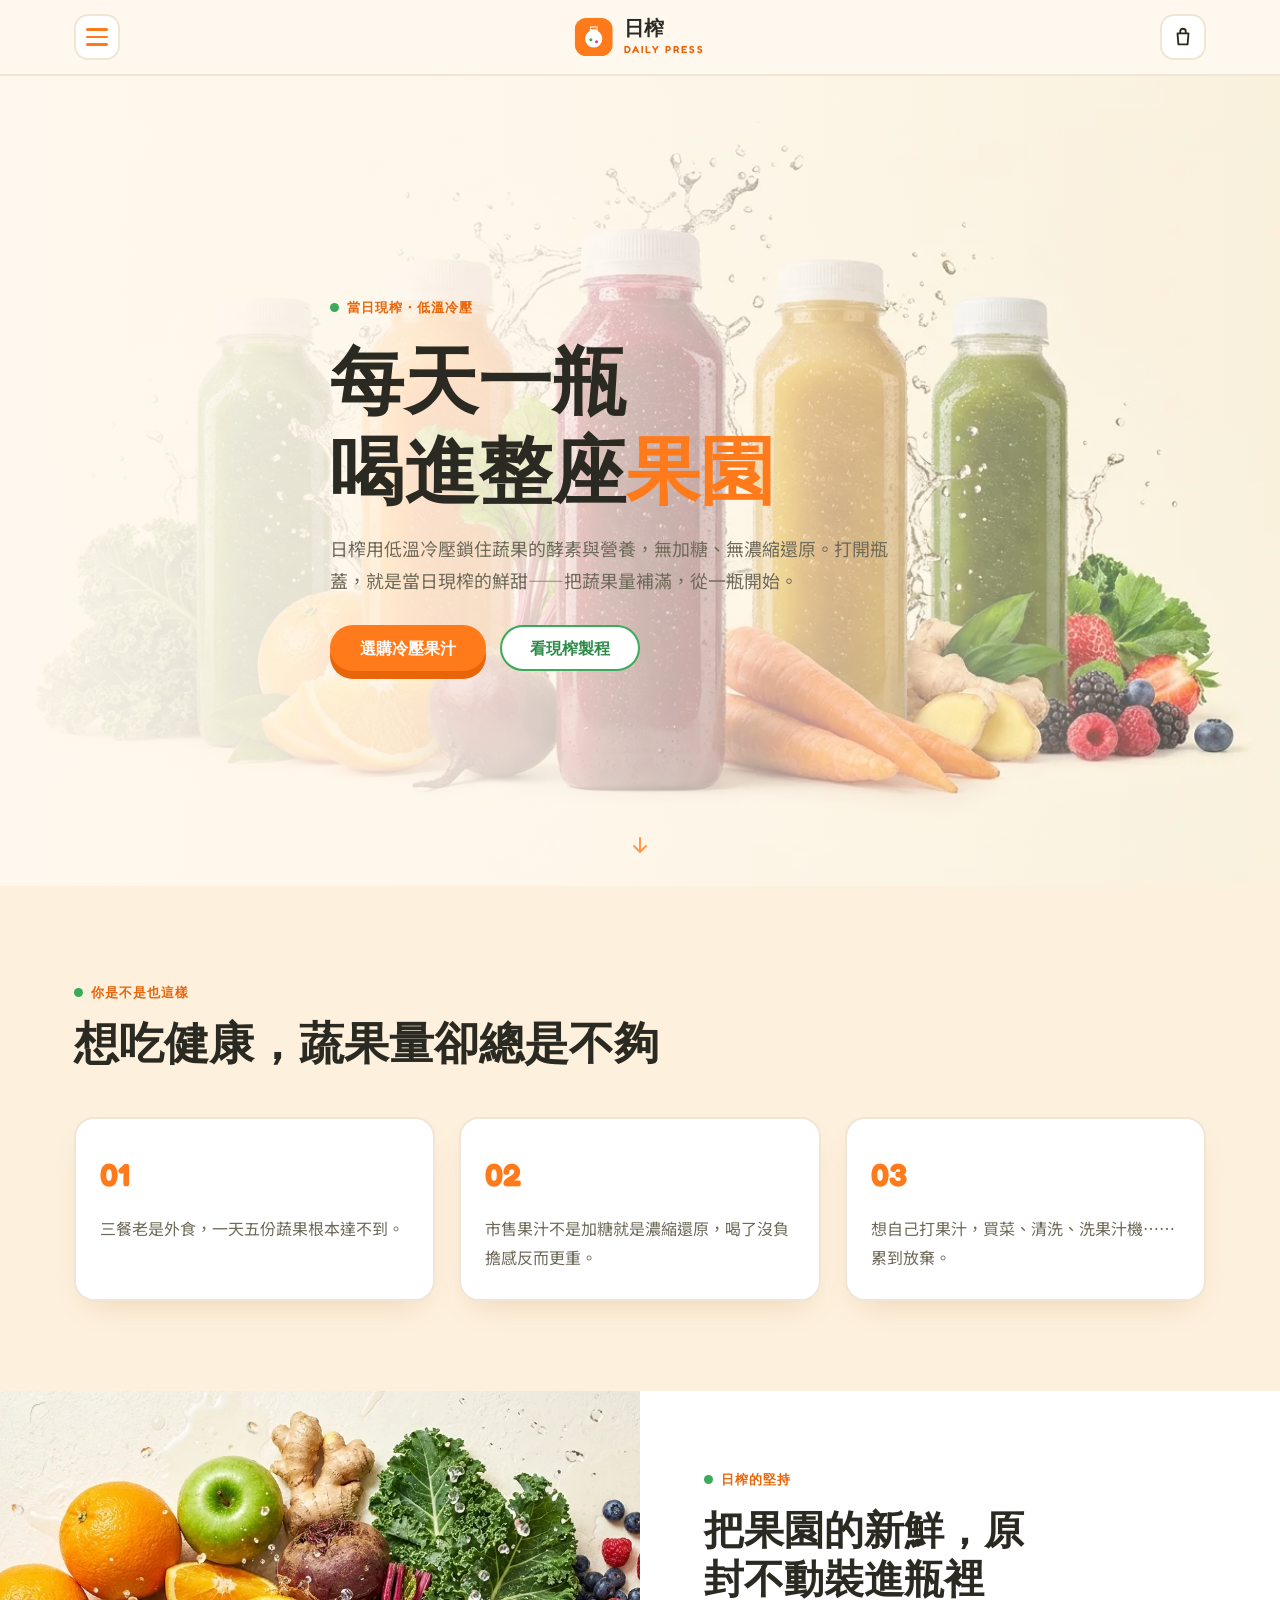
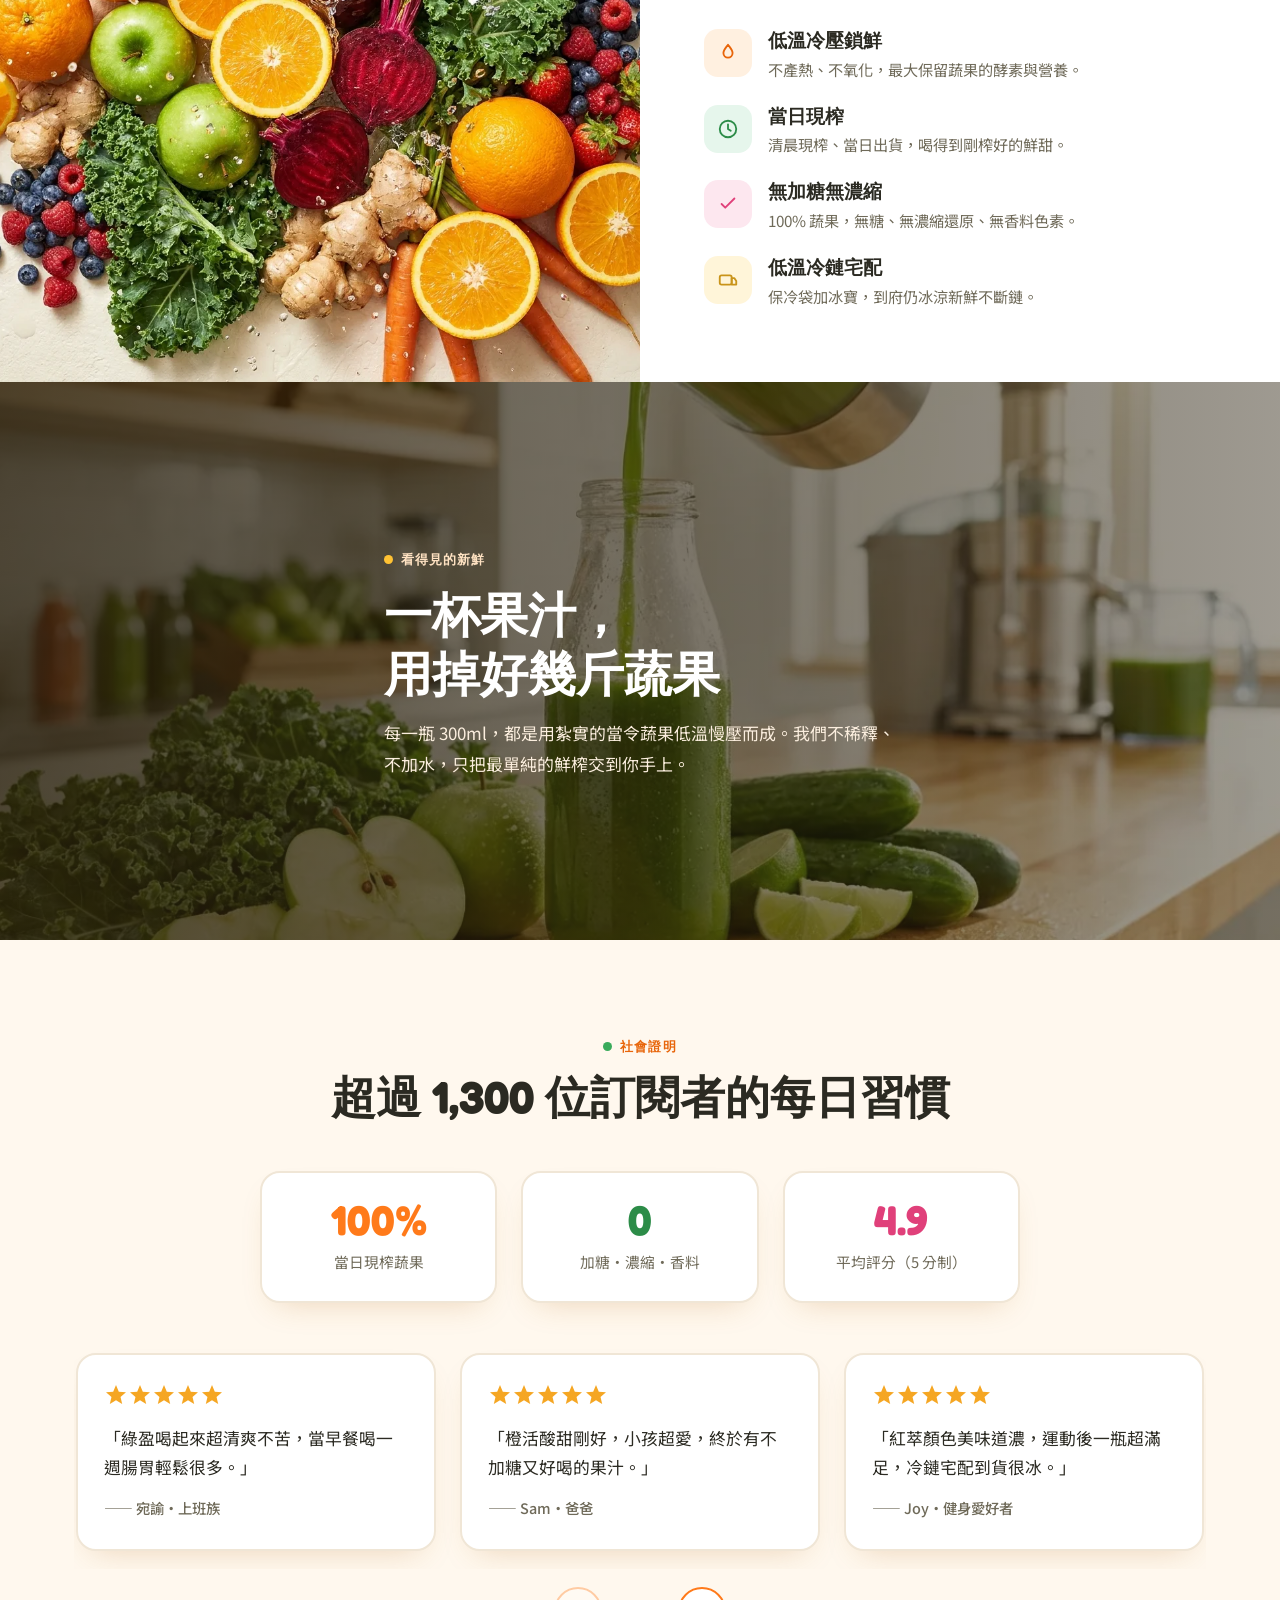
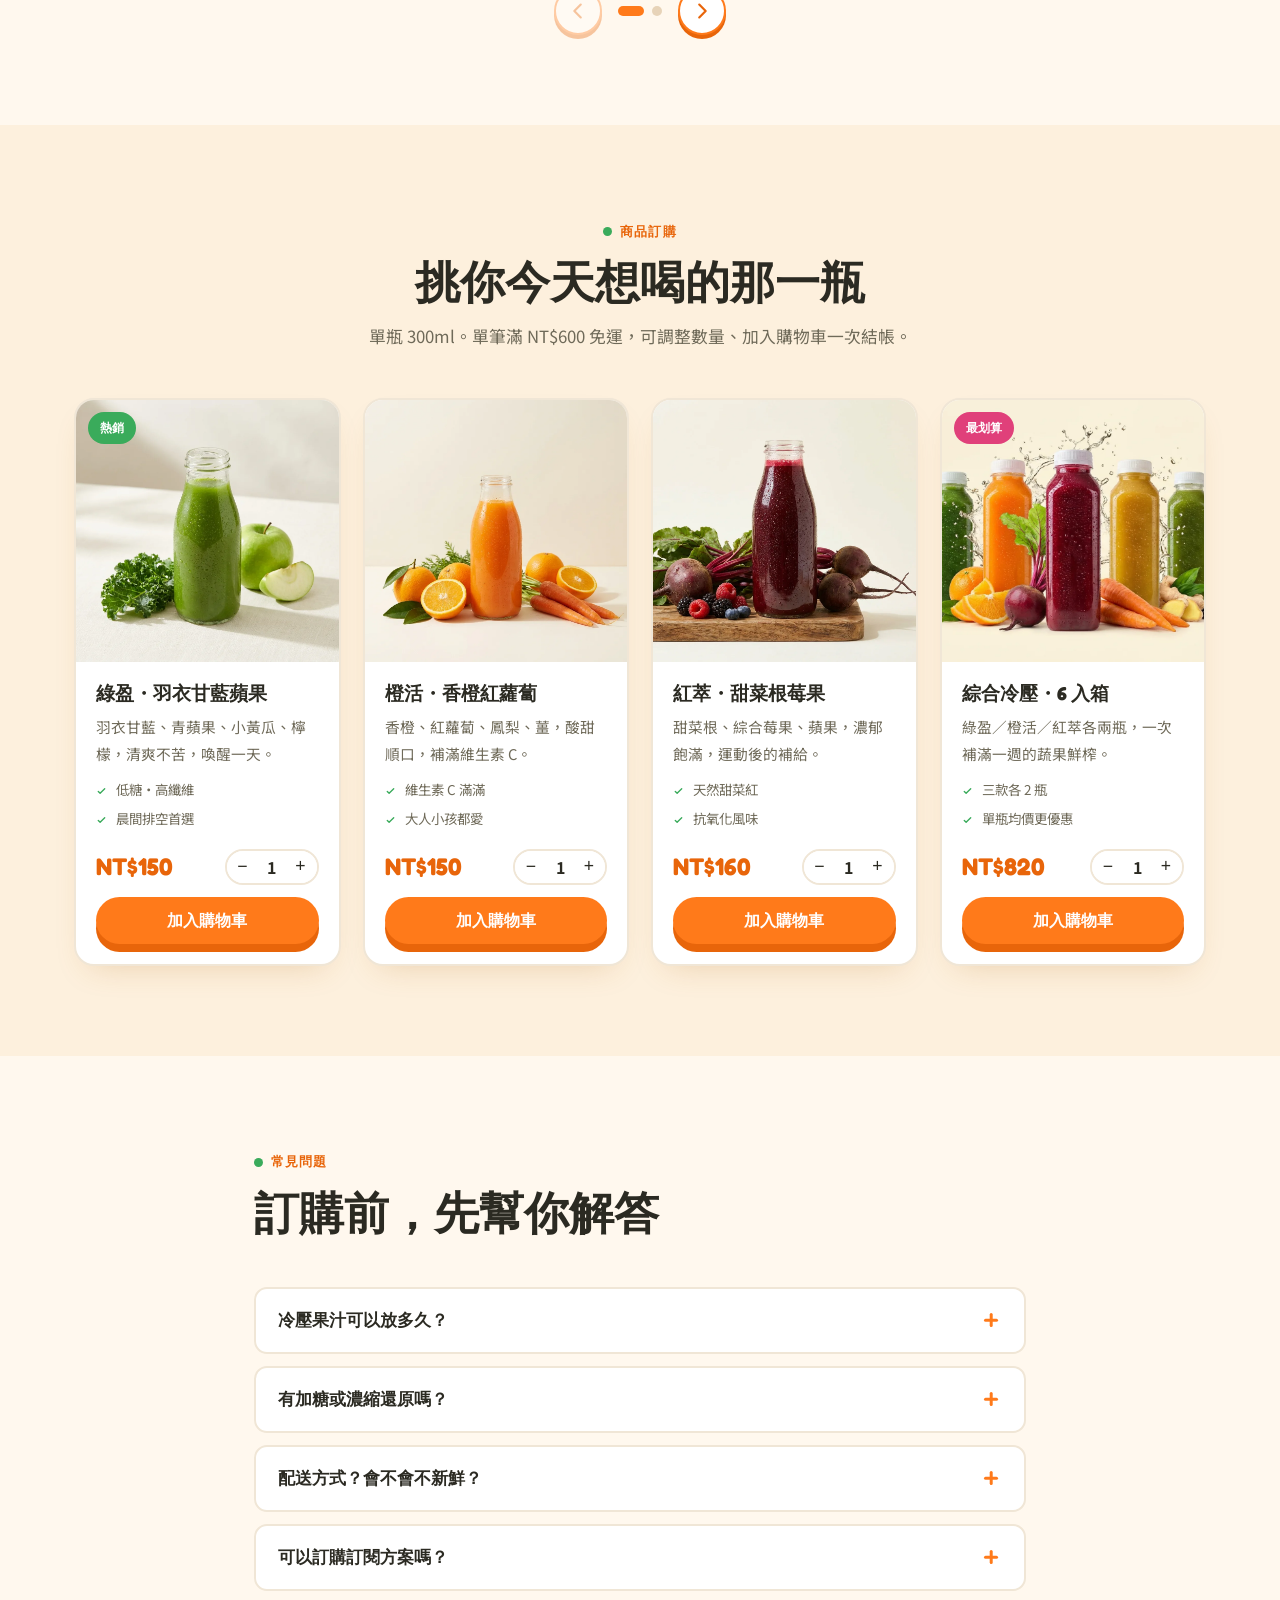
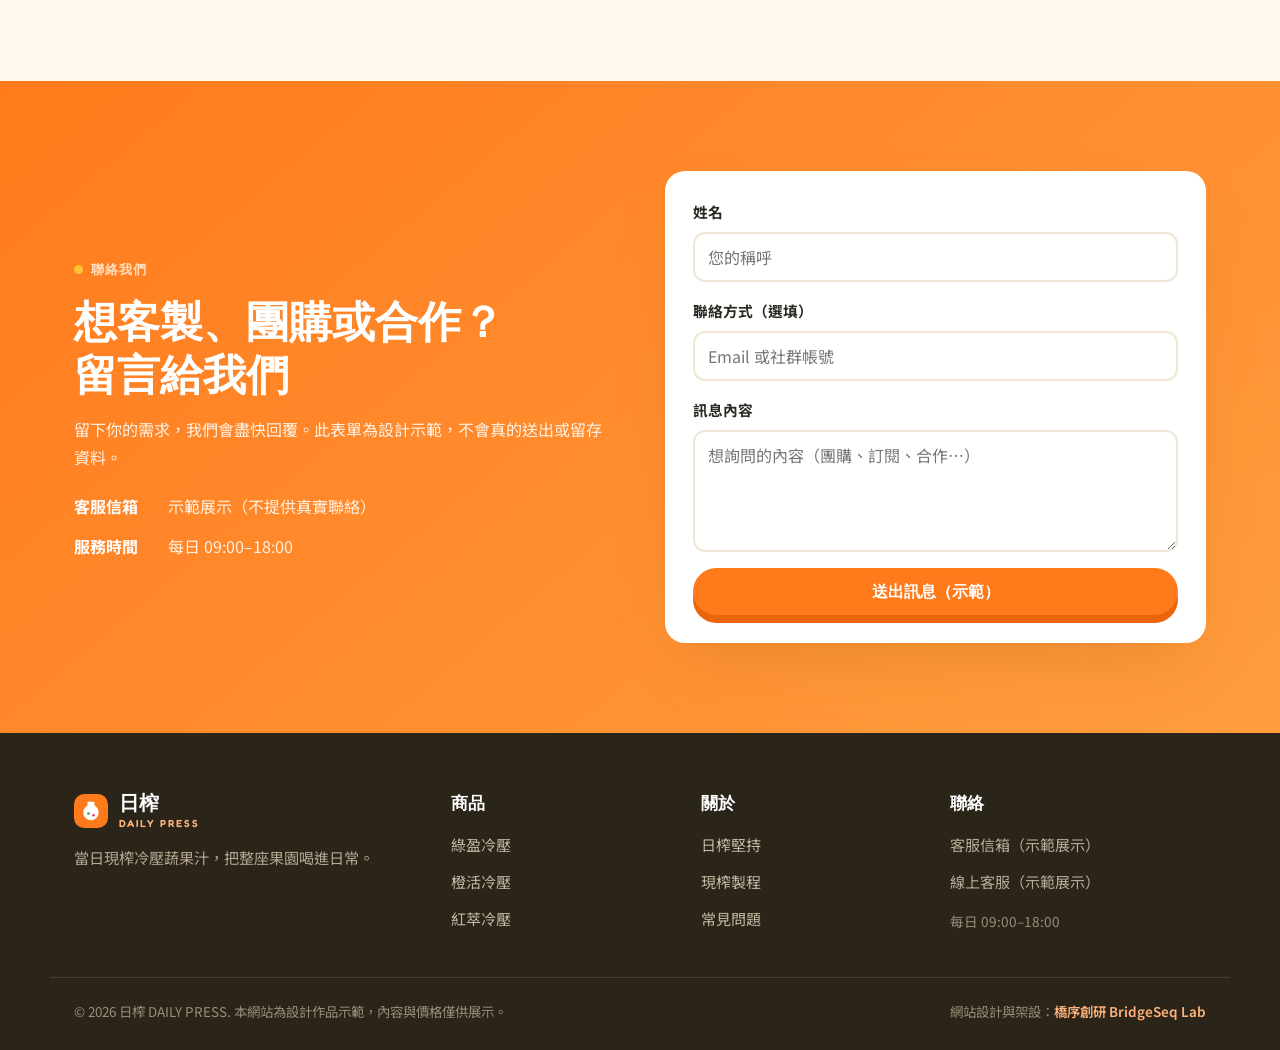
==== commit 9473bbf7: "標準化 header：漢堡左/Logo置中/購物車右/抽屜選單" ====
--- a/index.html
+++ b/index.html
@@ -48,6 +48,7 @@
 
 <header class="nav" id="top">
   <div class="wrap nav__in">
+    <button class="burger" id="burger" aria-label="開啟選單" aria-expanded="false" aria-controls="menu"><span></span><span></span><span></span></button>
     <a class="brand" href="#top" aria-label="日榨 DAILY PRESS 首頁">
       <svg class="brand__mk" viewBox="0 0 40 40" width="38" height="38" aria-hidden="true"><rect width="40" height="40" rx="12" fill="#ff7a1a"/><path d="M16 9h8v3c0 1 .5 1.9 1.3 2.5C27.7 16.4 29 18.7 29 22a9 9 0 01-18 0c0-3.3 1.3-5.6 3.7-7.5C15.5 13.9 16 13 16 12V9z" fill="#fff"/><path d="M17.5 11h5" stroke="#ff7a1a" stroke-width="1.8" stroke-linecap="round"/><circle cx="17" cy="23" r="1.6" fill="#3aab5b"/><circle cx="23" cy="25" r="1.6" fill="#e0407a"/></svg>
       <span class="brand__tx"><b>日榨</b><i>DAILY PRESS</i></span>
@@ -61,8 +62,6 @@
       <a href="#faq">常見問題</a>
       <a href="#contact">聯絡我們</a>
     </nav>
-    <a class="btn btn--cta nav__cta" href="#shop">立即選購</a>
-    <button class="burger" id="burger" aria-label="開啟選單" aria-expanded="false" aria-controls="menu"><span></span><span></span><span></span></button>
   </div>
 </header>
 
--- a/assets/style.css
+++ b/assets/style.css
@@ -1,10 +1,10 @@
 :root{
-  --bg:#fff8ee; --ink:#2b2a22; --ink-2:#6f6a59; --orange:#ff7a1a; --orange-d:#e8650a;
-  --green:#3aab5b; --green-d:#2c8c48; --berry:#e0407a; --yellow:#ffc233; --line:#f0e6d6; --panel:#ffffff; --cream-2:#fdf0dd;
+  --bg:oklch(0.982 0.0152 77.07); --ink:oklch(0.283 0.0142 101.38); --ink-2:oklch(0.524 0.0265 93.52); --orange:oklch(0.724 0.1868 48.9); --orange-d:oklch(0.66 0.1824 46.1);
+  --green:oklch(0.658 0.1546 149.55); --green-d:oklch(0.568 0.1357 149.38); --berry:oklch(0.62 0.2 3.16); --yellow:oklch(0.847 0.161 83.38); --line:oklch(0.929 0.0239 79.74); --panel:oklch(1 0 0); --cream-2:oklch(0.96 0.0287 77.55);
   --r:20px; --r-sm:13px; --maxw:1180px;
-  --shadow:0 14px 32px -16px rgba(180,110,30,.28); --shadow-lg:0 28px 60px -24px rgba(180,110,30,.4);
+  --shadow:0 14px 32px -16px oklch(0.602 0.1253 63.57 / 0.28); --shadow-lg:0 28px 60px -24px oklch(0.602 0.1253 63.57 / 0.4);
   --display:"Fredoka",system-ui,sans-serif; --tc:"Noto Sans TC",system-ui,sans-serif;
-  --c-accent:#ff7a1a; --c-accent2:#3aab5b; --c-ink:#2b2a22; --c-muted:#6f6a59; --c-panel:#ffffff; --c-soft:#fff8ee; --c-line:#f0e6d6; --c-onacc:#ffffff;
+  --c-accent:oklch(0.724 0.1868 48.9); --c-accent2:oklch(0.658 0.1546 149.55); --c-ink:oklch(0.283 0.0142 101.38); --c-muted:oklch(0.524 0.0265 93.52); --c-panel:oklch(1 0 0); --c-soft:oklch(0.982 0.0152 77.07); --c-line:oklch(0.929 0.0239 79.74); --c-onacc:oklch(1 0 0);
 }
 *{box-sizing:border-box;margin:0;padding:0}
 html{scroll-behavior:smooth;-webkit-text-size-adjust:100%}
@@ -14,27 +14,27 @@
 h1,h2,h3,h4{line-height:1.22;text-wrap:balance;font-family:var(--display);font-weight:700}
 p{text-wrap:pretty}
 .wrap{width:100%;max-width:var(--maxw);margin:0 auto;padding:0 24px}
-.skip{position:absolute;left:-999px;top:0;background:var(--orange);color:#fff;padding:10px 16px;border-radius:0 0 10px 0;z-index:300}
+.skip{position:absolute;left:-999px;top:0;background:var(--orange);color:oklch(1 0 0);padding:10px 16px;border-radius:0 0 10px 0;z-index:300}
 .skip:focus{left:0}
 
 .btn{display:inline-flex;align-items:center;justify-content:center;gap:8px;font-family:var(--display);font-weight:600;font-size:1.02rem;padding:13px 28px;border-radius:999px;border:2.5px solid transparent;cursor:pointer;transition:.2s ease;white-space:nowrap;line-height:1}
-.btn--cta{background:var(--orange);color:#fff;box-shadow:0 8px 0 0 var(--orange-d)}
+.btn--cta{background:var(--orange);color:oklch(1 0 0);box-shadow:0 8px 0 0 var(--orange-d)}
 .btn--cta:hover{transform:translateY(2px);box-shadow:0 6px 0 0 var(--orange-d)}
 .btn--cta:active{transform:translateY(8px);box-shadow:0 0 0 0 var(--orange-d)}
-.btn--ghost{background:#fff;color:var(--green-d);border-color:var(--green)}
-.btn--ghost:hover{background:var(--green);color:#fff}
+.btn--ghost{background:oklch(1 0 0);color:var(--green-d);border-color:var(--green)}
+.btn--ghost:hover{background:var(--green);color:oklch(1 0 0)}
 .btn--block{width:100%}
 
 .eyebrow{display:inline-flex;align-items:center;gap:8px;font-family:var(--display);font-weight:600;font-size:.82rem;letter-spacing:.08em;color:var(--orange-d)}
 .eyebrow .dot{width:9px;height:9px;border-radius:50%;background:var(--green);display:inline-block}
-.eyebrow--w{color:#ffe2c2}.eyebrow--w .dot{background:var(--yellow)}
+.eyebrow--w{color:oklch(0.929 0.0528 69.86)}.eyebrow--w .dot{background:var(--yellow)}
 .eyebrow--c{justify-content:center}
 .sec-head{max-width:680px;margin:0 auto 46px;text-align:center}
 .sec-head--left{text-align:left;margin-left:0}
 .sec-head h2{font-size:clamp(1.9rem,4vw,2.8rem);margin:12px 0 12px;color:var(--ink)}
 .sec-head p{color:var(--ink-2);font-size:1.05rem}
 
-.nav{position:sticky;top:0;z-index:100;background:rgba(255,248,238,.9);backdrop-filter:blur(12px);border-bottom:2px solid var(--line)}
+.nav{position:sticky;top:0;z-index:100;background:oklch(0.982 0.0152 77.07 / 0.9);backdrop-filter:blur(12px);border-bottom:2px solid var(--line)}
 .nav__in{display:flex;align-items:center;gap:16px;height:74px}
 .brand{display:flex;align-items:center;gap:11px}
 .brand__tx{display:flex;flex-direction:column;line-height:1.1;gap:4px}
@@ -42,9 +42,9 @@
 .brand__tx i{font-family:var(--display);font-style:normal;font-weight:600;font-size:.64rem;letter-spacing:.2em;color:var(--orange-d)}
 .menu{display:flex;gap:2px;margin-left:auto}
 .menu a{font-size:.93rem;font-weight:500;color:var(--ink-2);padding:8px 11px;border-radius:999px;transition:.18s}
-.menu a:hover{color:var(--orange-d);background:#fff0e0}
+.menu a:hover{color:var(--orange-d);background:oklch(0.963 0.0267 69.3)}
 .nav__cta{margin-left:6px}
-.burger{display:none;flex-direction:column;gap:5px;width:46px;height:46px;border:2px solid var(--line);border-radius:14px;background:#fff;cursor:pointer;align-items:center;justify-content:center}
+.burger{display:none;flex-direction:column;gap:5px;width:46px;height:46px;border:2px solid var(--line);border-radius:14px;background:oklch(1 0 0);cursor:pointer;align-items:center;justify-content:center}
 .burger span{width:22px;height:2.6px;background:var(--orange);border-radius:2px;transition:.25s}
 .burger[aria-expanded="true"] span:nth-child(1){transform:translateY(7.6px) rotate(45deg)}
 .burger[aria-expanded="true"] span:nth-child(2){opacity:0}
@@ -55,10 +55,10 @@
 .imgblock{position:relative}
 .imgblock__bg{position:absolute;inset:0;z-index:0}
 .imgblock__bg img{width:100%;height:100%;object-fit:cover}
-.imgblock__bg--dim::after{content:"";position:absolute;inset:0;background:linear-gradient(90deg,rgba(40,30,10,.8),rgba(40,30,10,.45))}
+.imgblock__bg--dim::after{content:"";position:absolute;inset:0;background:linear-gradient(90deg,oklch(0.242 0.036 82.88 / 0.8),oklch(0.242 0.036 82.88 / 0.45))}
 
 .hero{min-height:90vh;display:flex;align-items:center;overflow:hidden}
-.hero .imgblock__bg::after{content:"";position:absolute;inset:0;background:linear-gradient(90deg,rgba(255,248,238,.96) 0%,rgba(255,248,238,.82) 42%,rgba(255,248,238,.2) 100%)}
+.hero .imgblock__bg::after{content:"";position:absolute;inset:0;background:linear-gradient(90deg,oklch(0.982 0.0152 77.07 / 0.96) 0%,oklch(0.982 0.0152 77.07 / 0.82) 42%,oklch(0.982 0.0152 77.07 / 0.2) 100%)}
 .hero__in{position:relative;z-index:2;max-width:620px;padding:90px 0}
 .hero h1{font-size:clamp(2.7rem,6.2vw,4.6rem);margin:16px 0 18px}
 .hero h1 .hl{color:var(--orange)}
@@ -79,17 +79,17 @@
 .why__copy h2{font-size:clamp(1.8rem,3.2vw,2.5rem);margin:14px 0 26px;color:var(--ink)}
 .feats{display:flex;flex-direction:column;gap:22px}
 .feat{display:flex;gap:16px;align-items:flex-start}
-.feat__ic{flex:none;width:48px;height:48px;border-radius:14px;background:#fff0e0;color:var(--orange-d);display:flex;align-items:center;justify-content:center}
-.feat:nth-child(2) .feat__ic{background:#e6f6ec;color:var(--green-d)}
-.feat:nth-child(3) .feat__ic{background:#fde7ef;color:var(--berry)}
-.feat:nth-child(4) .feat__ic{background:#fff5d9;color:#c9941a}
+.feat__ic{flex:none;width:48px;height:48px;border-radius:14px;background:oklch(0.963 0.0267 69.3);color:var(--orange-d);display:flex;align-items:center;justify-content:center}
+.feat:nth-child(2) .feat__ic{background:oklch(0.959 0.0214 158.59);color:var(--green-d)}
+.feat:nth-child(3) .feat__ic{background:oklch(0.948 0.0261 353.53);color:var(--berry)}
+.feat:nth-child(4) .feat__ic{background:oklch(0.971 0.0381 90.65);color:oklch(0.699 0.1381 81.62)}
 .feat h3{font-size:1.16rem;margin-bottom:4px;color:var(--ink)}
 .feat p{color:var(--ink-2);font-size:.95rem}
 
-.process{min-height:62vh;display:flex;align-items:center;overflow:hidden;color:#fff}
+.process{min-height:62vh;display:flex;align-items:center;overflow:hidden;color:oklch(1 0 0)}
 .process__in{position:relative;z-index:2;max-width:560px}
-.process h2{font-size:clamp(2rem,4vw,3rem);color:#fff;margin:14px 0 16px}
-.process p{color:#fbeede;font-size:1.06rem}
+.process h2{font-size:clamp(2rem,4vw,3rem);color:oklch(1 0 0);margin:14px 0 16px}
+.process p{color:oklch(0.955 0.0255 73.19);font-size:1.06rem}
 
 .proof{background:var(--bg)}
 .stats3{display:grid;grid-template-columns:repeat(3,1fr);gap:24px;max-width:760px;margin:0 auto 44px}
@@ -97,24 +97,24 @@
 .stat3 b{display:block;font-family:var(--display);font-size:2.6rem;font-weight:700;color:var(--orange);line-height:1}
 .stat3:nth-child(2) b{color:var(--green-d)}.stat3:nth-child(3) b{color:var(--berry)}
 .stat3 span{display:block;margin-top:8px;color:var(--ink-2);font-size:.92rem}
-.rev-track{display:flex;gap:24px;overflow-x:auto;scroll-snap-type:x mandatory;padding:6px 2px 18px;-webkit-overflow-scrolling:touch;scrollbar-width:none}
+.rev-track{display:flex;gap:24px;overflow-x:auto;scroll-snap-type:none;padding:6px 2px 18px;-webkit-overflow-scrolling:touch;scrollbar-width:none}
 .rev-track::-webkit-scrollbar{display:none}
 .card{background:var(--panel);border:2px solid var(--line);border-radius:var(--r);box-shadow:var(--shadow)}
 .rev{flex:0 0 360px;max-width:88vw;scroll-snap-align:center;padding:28px 26px}
 .rev blockquote{font-size:1.05rem;color:var(--ink);margin-bottom:14px;line-height:1.7}
 .rev figcaption{color:var(--ink-2);font-size:.9rem;font-weight:500}
 .rev-dots{display:flex;gap:8px;justify-content:center;margin-top:18px}
-.rev-dots button{width:10px;height:10px;border-radius:50%;border:none;background:#e7d3b8;cursor:pointer;transition:.2s;padding:0}
+.rev-dots button{width:10px;height:10px;border-radius:50%;border:none;background:oklch(0.876 0.0424 75.39);cursor:pointer;transition:.2s;padding:0}
 .rev-dots button[aria-current="true"]{background:var(--orange);width:26px;border-radius:999px}
 
 .shop{background:var(--cream-2)}
 .shopgrid{display:grid;grid-template-columns:repeat(4,1fr);gap:22px}
 .shopcard{background:var(--panel);border:2px solid var(--line);border-radius:var(--r);overflow:hidden;box-shadow:var(--shadow);display:flex;flex-direction:column;transition:.25s}
 .shopcard:hover{transform:translateY(-5px);box-shadow:var(--shadow-lg)}
-.shopcard__img{position:relative;aspect-ratio:1/1;overflow:hidden;background:#fff0e0}
+.shopcard__img{position:relative;aspect-ratio:1/1;overflow:hidden;background:oklch(0.963 0.0267 69.3)}
 .shopcard__img img{width:100%;height:100%;object-fit:cover;transition:.5s}
 .shopcard:hover .shopcard__img img{transform:scale(1.06)}
-.tag{position:absolute;top:12px;left:12px;color:#fff;font-family:var(--display);font-size:.76rem;font-weight:600;padding:5px 12px;border-radius:999px}
+.tag{position:absolute;top:12px;left:12px;color:oklch(1 0 0);font-family:var(--display);font-size:.76rem;font-weight:600;padding:5px 12px;border-radius:999px}
 .tag--green{background:var(--green)}.tag--berry{background:var(--berry)}
 .shopcard__body{padding:20px;display:flex;flex-direction:column;gap:9px;flex:1}
 .shopcard__body h3{font-size:1.18rem;color:var(--ink)}
@@ -126,7 +126,7 @@
 .price{font-family:var(--display);font-size:1.5rem;font-weight:700;color:var(--orange-d);white-space:nowrap}
 .qtypick{display:inline-flex;align-items:center;border:2px solid var(--line);border-radius:999px;overflow:hidden}
 .qtypick__b{width:32px;height:32px;border:none;background:var(--panel);color:var(--ink);font-size:1.1rem;cursor:pointer;line-height:1}
-.qtypick__b:hover{background:var(--orange);color:#fff}
+.qtypick__b:hover{background:var(--orange);color:oklch(1 0 0)}
 .qtypick__n{min-width:26px;text-align:center;font-weight:700}
 
 .faq{background:var(--bg)}
@@ -142,47 +142,47 @@
 .acc__a{max-height:0;overflow:hidden;transition:max-height .3s ease}
 .acc__a p{padding:0 22px 20px;color:var(--ink-2)}
 
-.contact{background:linear-gradient(140deg,var(--orange),#ff9d3d);color:#fff}
+.contact{background:linear-gradient(140deg,var(--orange),oklch(0.781 0.1574 60.74));color:oklch(1 0 0)}
 .contact__in{display:grid;grid-template-columns:1fr 1fr;gap:50px;align-items:center}
-.contact__copy h2{font-size:clamp(1.9rem,3.6vw,2.7rem);color:#fff;margin:14px 0 14px}
-.contact__copy>p{color:#fff2e4;margin-bottom:20px}
+.contact__copy h2{font-size:clamp(1.9rem,3.6vw,2.7rem);color:oklch(1 0 0);margin:14px 0 14px}
+.contact__copy>p{color:oklch(0.968 0.0233 69.61);margin-bottom:20px}
 .contact__meta{list-style:none;display:flex;flex-direction:column;gap:12px}
 .contact__meta li{display:flex;gap:14px}
-.contact__meta b{color:#fff;min-width:80px}
-.contact__meta span{color:#fff1e2}
+.contact__meta b{color:oklch(1 0 0);min-width:80px}
+.contact__meta span{color:oklch(0.965 0.025 69.44)}
 .contactform{background:var(--panel);border-radius:var(--r);padding:28px;display:flex;flex-direction:column;gap:16px;box-shadow:var(--shadow-lg)}
 .cfield{display:flex;flex-direction:column;gap:7px}
 .cfield span{font-weight:700;color:var(--ink);font-size:.92rem}
-.cfield input,.cfield textarea{width:100%;border:2px solid var(--line);border-radius:12px;padding:11px 13px;font-family:inherit;font-size:1rem;background:#fff;color:var(--ink)}
-.cfield input.err{border-color:#d8452f}
+.cfield input,.cfield textarea{width:100%;border:2px solid var(--line);border-radius:12px;padding:11px 13px;font-family:inherit;font-size:1rem;background:oklch(1 0 0);color:var(--ink)}
+.cfield input.err{border-color:oklch(0.597 0.1872 31.39)}
 .cfield input:focus,.cfield textarea:focus{outline:2px solid var(--orange);outline-offset:1px;border-color:transparent}
 .cf-done{text-align:center;color:var(--green-d);padding:24px 0}
 .cf-done h3{font-family:var(--display);margin:10px 0 6px;color:var(--ink)}
 .cf-done p{color:var(--ink-2);font-size:.94rem}
 
-.foot{background:#2b2419;color:#d8cdba;padding:60px 0 26px}
+.foot{background:oklch(0.265 0.022 78.8);color:oklch(0.852 0.0285 81.46);padding:60px 0 26px}
 .foot__in{display:grid;grid-template-columns:1.6fr 1fr 1fr 1.2fr;gap:36px}
-.brand--foot .brand__tx b{color:#fff}.brand--foot .brand__tx i{color:#ffb37a}
-.foot__brand p{margin-top:14px;color:#b3a791;font-size:.95rem;max-width:24em}
-.foot__col h4{color:#fff;font-size:1.05rem;margin-bottom:14px;font-family:var(--display)}
-.foot__col a{display:block;color:#c4b9a3;font-size:.94rem;padding:5px 0;transition:.18s}
-.foot__col a:hover{color:#ffb37a}
-.foot__hours{color:#998d77;font-size:.85rem;margin-top:8px}
-.foot__static{display:block;font-size:.94rem;padding:5px 0;color:#c4b9a3;opacity:.92}
-.foot__btm{display:flex;justify-content:space-between;gap:14px;flex-wrap:wrap;border-top:1px solid rgba(255,255,255,.12);margin-top:40px;padding-top:22px}
-.foot__btm small{color:#998d77;font-size:.84rem}
-.foot__credit a{color:#ffb37a;font-weight:600}
+.brand--foot .brand__tx b{color:oklch(1 0 0)}.brand--foot .brand__tx i{color:oklch(0.827 0.1149 57.22)}
+.foot__brand p{margin-top:14px;color:oklch(0.733 0.0337 82.73);font-size:.95rem;max-width:24em}
+.foot__col h4{color:oklch(1 0 0);font-size:1.05rem;margin-bottom:14px;font-family:var(--display)}
+.foot__col a{display:block;color:oklch(0.789 0.0327 84.58);font-size:.94rem;padding:5px 0;transition:.18s}
+.foot__col a:hover{color:oklch(0.827 0.1149 57.22)}
+.foot__hours{color:oklch(0.648 0.0346 82.69);font-size:.85rem;margin-top:8px}
+.foot__static{display:block;font-size:.94rem;padding:5px 0;color:oklch(0.789 0.0327 84.58);opacity:.92}
+.foot__btm{display:flex;justify-content:space-between;gap:14px;flex-wrap:wrap;border-top:1px solid oklch(1 0 0 / 0.12);margin-top:40px;padding-top:22px}
+.foot__btm small{color:oklch(0.648 0.0346 82.69);font-size:.84rem}
+.foot__credit a{color:oklch(0.827 0.1149 57.22);font-weight:600}
 .foot__credit a:hover{text-decoration:underline}
 
-.floatcta{position:fixed;left:50%;bottom:18px;transform:translateX(-50%) translateY(30px);background:var(--orange);color:#fff;font-family:var(--display);font-weight:600;padding:13px 30px;border-radius:999px;box-shadow:0 8px 0 0 var(--orange-d),var(--shadow-lg);z-index:85;opacity:0;visibility:hidden;transition:.3s;font-size:.98rem}
+.floatcta{position:fixed;left:50%;bottom:18px;transform:translateX(-50%) translateY(30px);background:var(--orange);color:oklch(1 0 0);font-family:var(--display);font-weight:600;padding:13px 30px;border-radius:999px;box-shadow:0 8px 0 0 var(--orange-d),var(--shadow-lg);z-index:85;opacity:0;visibility:hidden;transition:.3s;font-size:.98rem}
 .floatcta.show{opacity:1;visibility:visible;transform:translateX(-50%) translateY(0)}
 .floatcta:hover{background:var(--orange-d)}
 
-.totop{position:fixed;right:22px;bottom:22px;width:52px;height:52px;border-radius:50%;border:3px solid #fff;background:var(--orange);color:#fff;display:flex;align-items:center;justify-content:center;cursor:pointer;box-shadow:var(--shadow-lg);opacity:0;visibility:hidden;transform:translateY(14px) scale(.85);transition:.3s;z-index:90}
+.totop{position:fixed;right:22px;bottom:22px;width:52px;height:52px;border-radius:50%;border:3px solid oklch(1 0 0);background:var(--orange);color:oklch(1 0 0);display:flex;align-items:center;justify-content:center;cursor:pointer;box-shadow:var(--shadow-lg);opacity:0;visibility:hidden;transform:translateY(14px) scale(.85);transition:.3s;z-index:90}
 .totop.show{opacity:1;visibility:visible;transform:translateY(0) scale(1)}
 .totop:hover{background:var(--green);transform:translateY(-3px) rotate(8deg)}
 
-.toast{position:fixed;left:50%;bottom:80px;transform:translate(-50%,40px);background:var(--ink);color:#fff;padding:13px 24px;border-radius:999px;font-family:var(--display);font-weight:600;font-size:.96rem;box-shadow:var(--shadow-lg);opacity:0;visibility:hidden;transition:.3s;z-index:120}
+.toast{position:fixed;left:50%;bottom:80px;transform:translate(-50%,40px);background:var(--ink);color:oklch(1 0 0);padding:13px 24px;border-radius:999px;font-family:var(--display);font-weight:600;font-size:.96rem;box-shadow:var(--shadow-lg);opacity:0;visibility:hidden;transition:.3s;z-index:120}
 .toast.show{opacity:1;visibility:visible;transform:translate(-50%,0)}
 
 .reveal{opacity:0;transform:translateY(22px);transition:opacity .6s ease,transform .6s ease}
@@ -218,9 +218,9 @@
 .cartbtn.has .cartbtn__n{transform:scale(1)}
 .cartmodal{position:fixed;inset:0;z-index:200;visibility:hidden}
 .cartmodal.open{visibility:visible}
-.cartmodal__ov{position:absolute;inset:0;background:rgba(8,8,8,.5);opacity:0;transition:.3s}
+.cartmodal__ov{position:absolute;inset:0;background:oklch(0.134 0 0 / 0.5);opacity:0;transition:.3s}
 .cartmodal.open .cartmodal__ov{opacity:1}
-.cartdrawer{position:absolute;top:0;right:0;height:100%;width:min(430px,93vw);background:var(--c-soft);box-shadow:-20px 0 50px -20px rgba(0,0,0,.45);display:flex;flex-direction:column;transform:translateX(100%);transition:transform .32s cubic-bezier(.3,.7,.3,1)}
+.cartdrawer{position:absolute;top:0;right:0;height:100%;width:min(430px,93vw);background:var(--c-soft);box-shadow:-20px 0 50px -20px oklch(0 0 0 / 0.45);display:flex;flex-direction:column;transform:translateX(100%);transition:transform .32s cubic-bezier(.3,.7,.3,1)}
 .cartmodal.open .cartdrawer{transform:none}
 .cartdrawer__hd{display:flex;align-items:center;justify-content:space-between;padding:20px 22px;border-bottom:2px solid var(--c-line);flex:none}
 .cartdrawer__hd h3{font-family:var(--display);font-size:1.2rem;color:var(--c-ink)}
@@ -266,4 +266,35 @@
 .cdone__hr{border:none;border-top:2px solid var(--c-line);margin:10px 0}
 @media(max-width:560px){.cactions{flex-direction:column}}
 
-.stars{display:inline-block;width:120px;height:22px;margin-bottom:12px;--p:100%;background:linear-gradient(90deg,#f5a623 0 var(--p),#efe2cf var(--p) 100%);-webkit-mask:url("data:image/svg+xml,%3Csvg xmlns='http://www.w3.org/2000/svg' viewBox='0 0 24 24'%3E%3Cpath d='M12 17.3l-6.18 3.7 1.64-7.03L2 9.24l7.19-.61L12 2l2.81 6.63 7.19.61-5.46 4.73 1.64 7.03z' fill='%23000'/%3E%3C/svg%3E") 0 0/24px 24px repeat-x;mask:url("data:image/svg+xml,%3Csvg xmlns='http://www.w3.org/2000/svg' viewBox='0 0 24 24'%3E%3Cpath d='M12 17.3l-6.18 3.7 1.64-7.03L2 9.24l7.19-.61L12 2l2.81 6.63 7.19.61-5.46 4.73 1.64 7.03z' fill='%23000'/%3E%3C/svg%3E") 0 0/24px 24px repeat-x}
+.stars{display:inline-block;width:120px;height:22px;margin-bottom:12px;--p:100%;background:linear-gradient(90deg,oklch(0.784 0.1587 72.99) 0 var(--p),oklch(0.918 0.029 77.54) var(--p) 100%);-webkit-mask:url("data:image/svg+xml,%3Csvg xmlns='http://www.w3.org/2000/svg' viewBox='0 0 24 24'%3E%3Cpath d='M12 17.3l-6.18 3.7 1.64-7.03L2 9.24l7.19-.61L12 2l2.81 6.63 7.19.61-5.46 4.73 1.64 7.03z' fill='%23000'/%3E%3C/svg%3E") 0 0/24px 24px repeat-x;mask:url("data:image/svg+xml,%3Csvg xmlns='http://www.w3.org/2000/svg' viewBox='0 0 24 24'%3E%3Cpath d='M12 17.3l-6.18 3.7 1.64-7.03L2 9.24l7.19-.61L12 2l2.81 6.63 7.19.61-5.46 4.73 1.64 7.03z' fill='%23000'/%3E%3C/svg%3E") 0 0/24px 24px repeat-x}
+
+/* 輪播控制：拖曳 + 箭頭 + 點 */
+.rev-track{cursor:grab}
+.rev-track.grabbing{cursor:grabbing;scroll-snap-type:none;scroll-behavior:auto;user-select:none}
+.revctrl{display:flex;align-items:center;justify-content:center;gap:16px;margin-top:18px;flex-wrap:wrap}
+.revctrl .rev-dots{margin-top:0}
+.carrow{display:flex;align-items:center;justify-content:center;cursor:pointer;transition:.2s;flex:none}
+.carrow:disabled{opacity:.35;cursor:default}
+
+.carrow{width:48px;height:48px;border-radius:50%;border:2px solid var(--orange);background:oklch(1 0 0);color:var(--orange-d);box-shadow:0 4px 0 var(--orange-d)}
+.carrow:hover:not(:disabled){background:var(--orange);color:oklch(1 0 0)}
+.carrow:active:not(:disabled){transform:translateY(3px);box-shadow:0 1px 0 var(--orange-d)}
+
+/* header 選單靠右・排版優化 */
+.nav__in{gap:14px}
+.menu{margin-left:auto;gap:clamp(3px,.55vw,9px)}
+.menu a{padding:8px 12px}
+.nav__cta{margin-left:16px}
+.cartbtn{margin-left:8px}
+
+@media(max-width:1080px){.menu{display:none}.burger{display:flex}}
+
+
+/* ===== 標準 header：漢堡左／Logo置中／購物車右／抽屜選單（覆寫，2026-06-25） ===== */
+.nav__in{justify-content:space-between;position:relative;gap:14px}
+.nav__in .brand{position:absolute;left:50%;transform:translateX(-50%);margin:0}
+.burger{display:flex!important;flex:none;margin-left:0!important}
+.menu{display:none!important;margin-left:0!important}
+.menu.open{display:flex!important;position:fixed;inset:74px 0 auto 0;flex-direction:column;gap:0;background:var(--bg);border-bottom:1px solid var(--line);padding:10px 24px 22px;box-shadow:var(--shadow);transform:none!important;z-index:99}
+.menu.open a{padding:13px 6px;font-size:1.05rem;border-bottom:1px solid var(--line)}
+.cartbtn{margin-left:0!important}
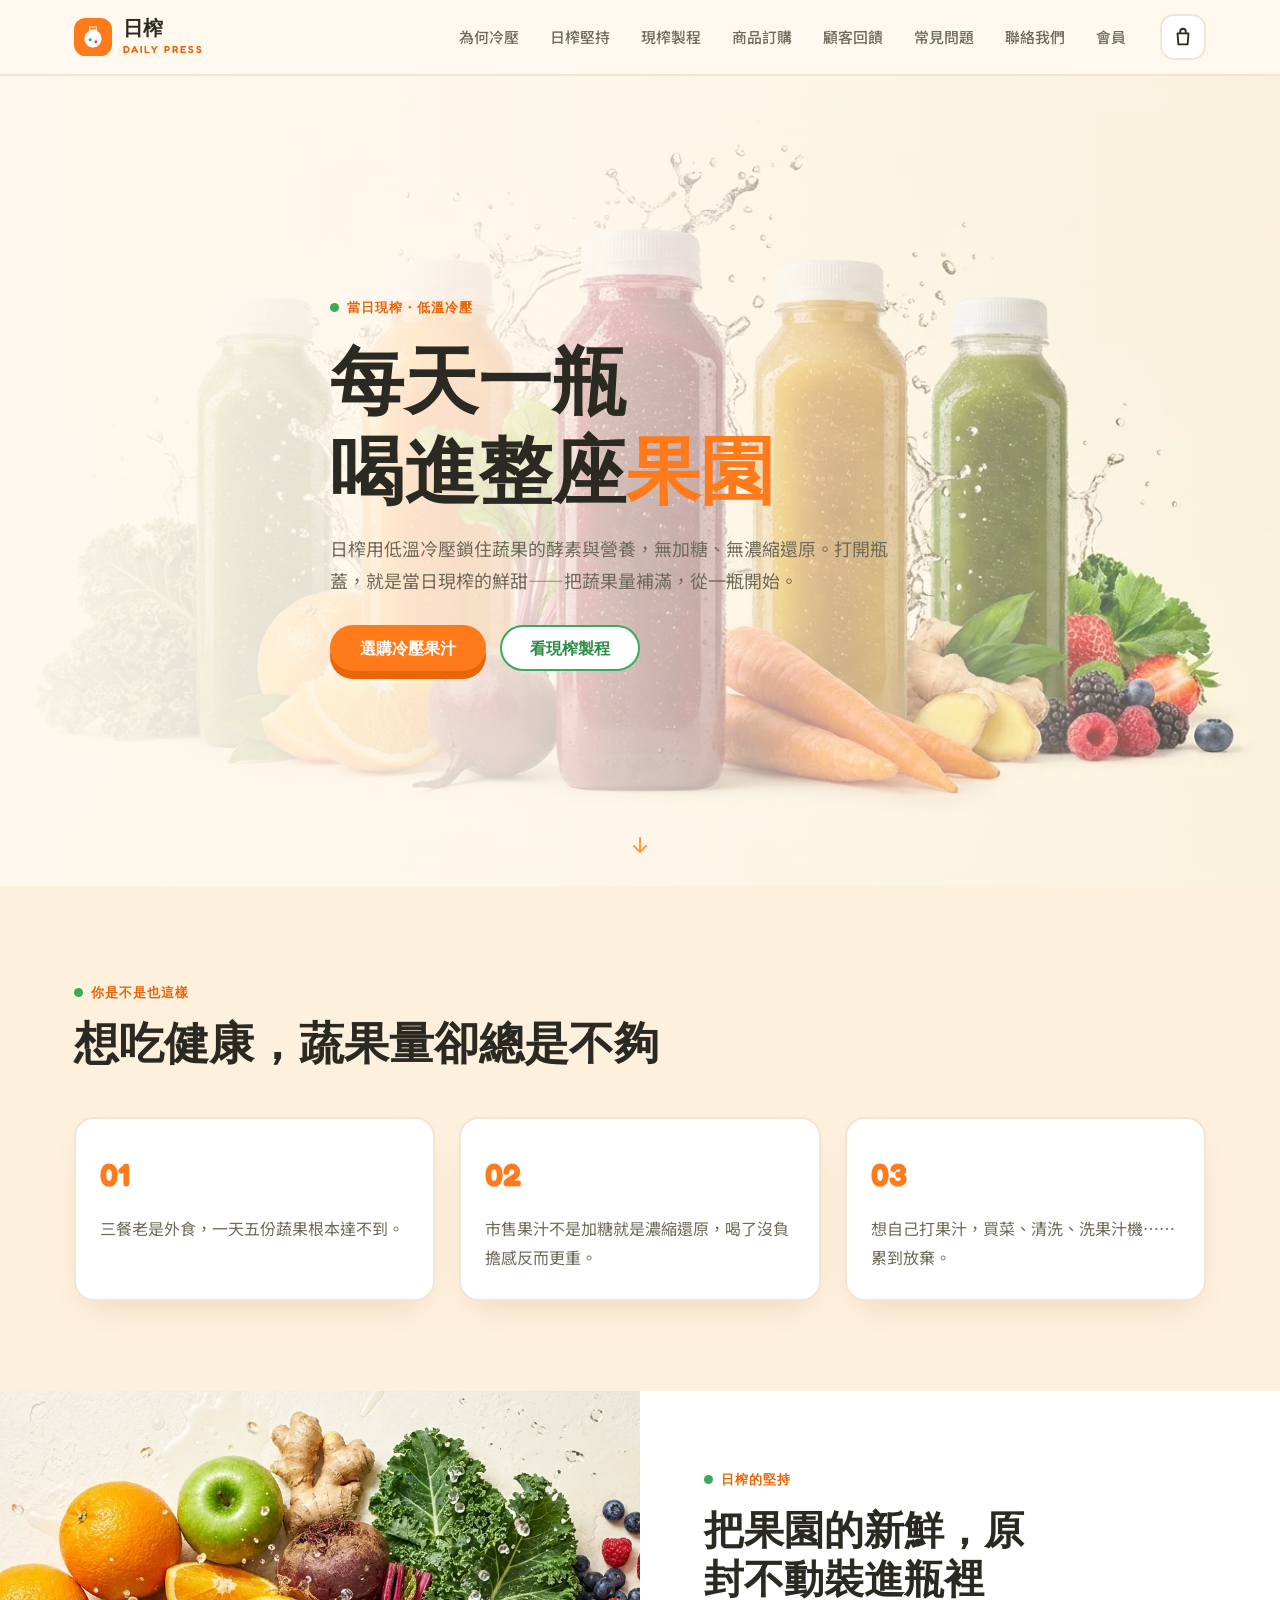
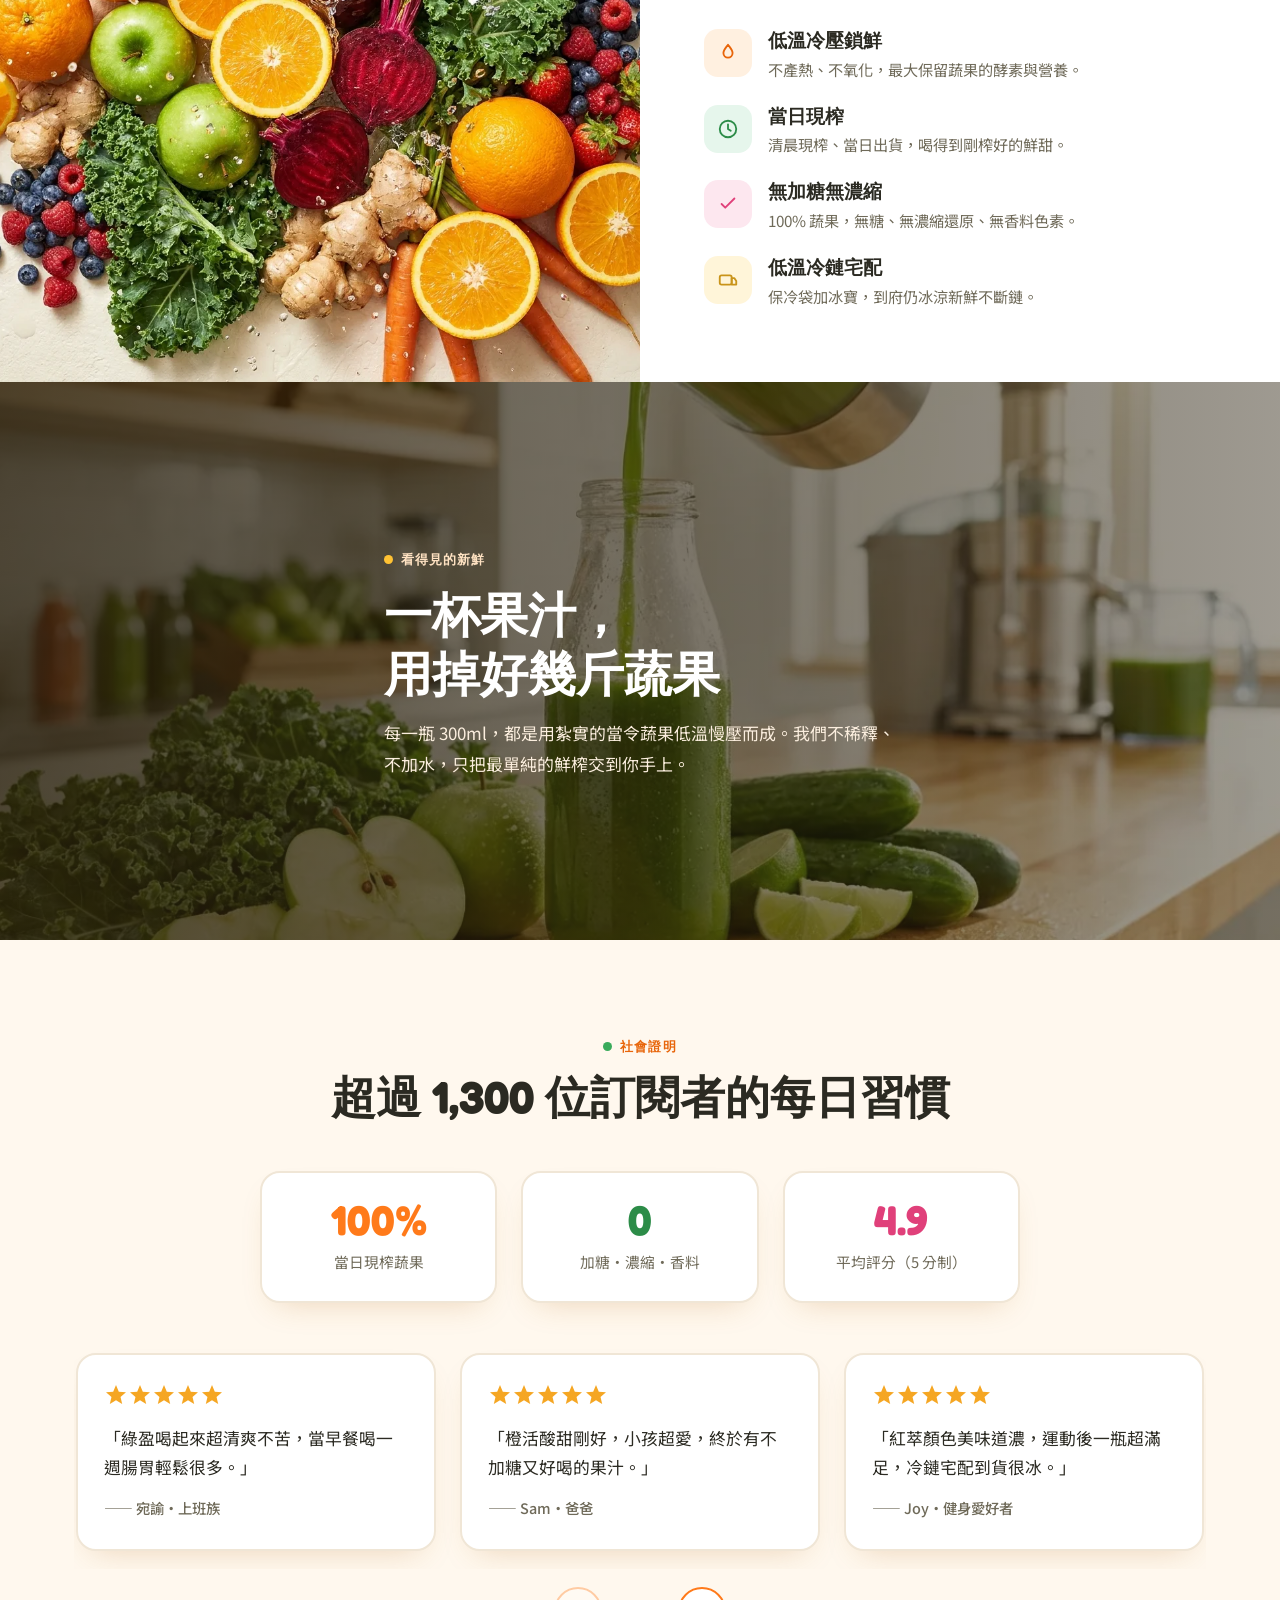
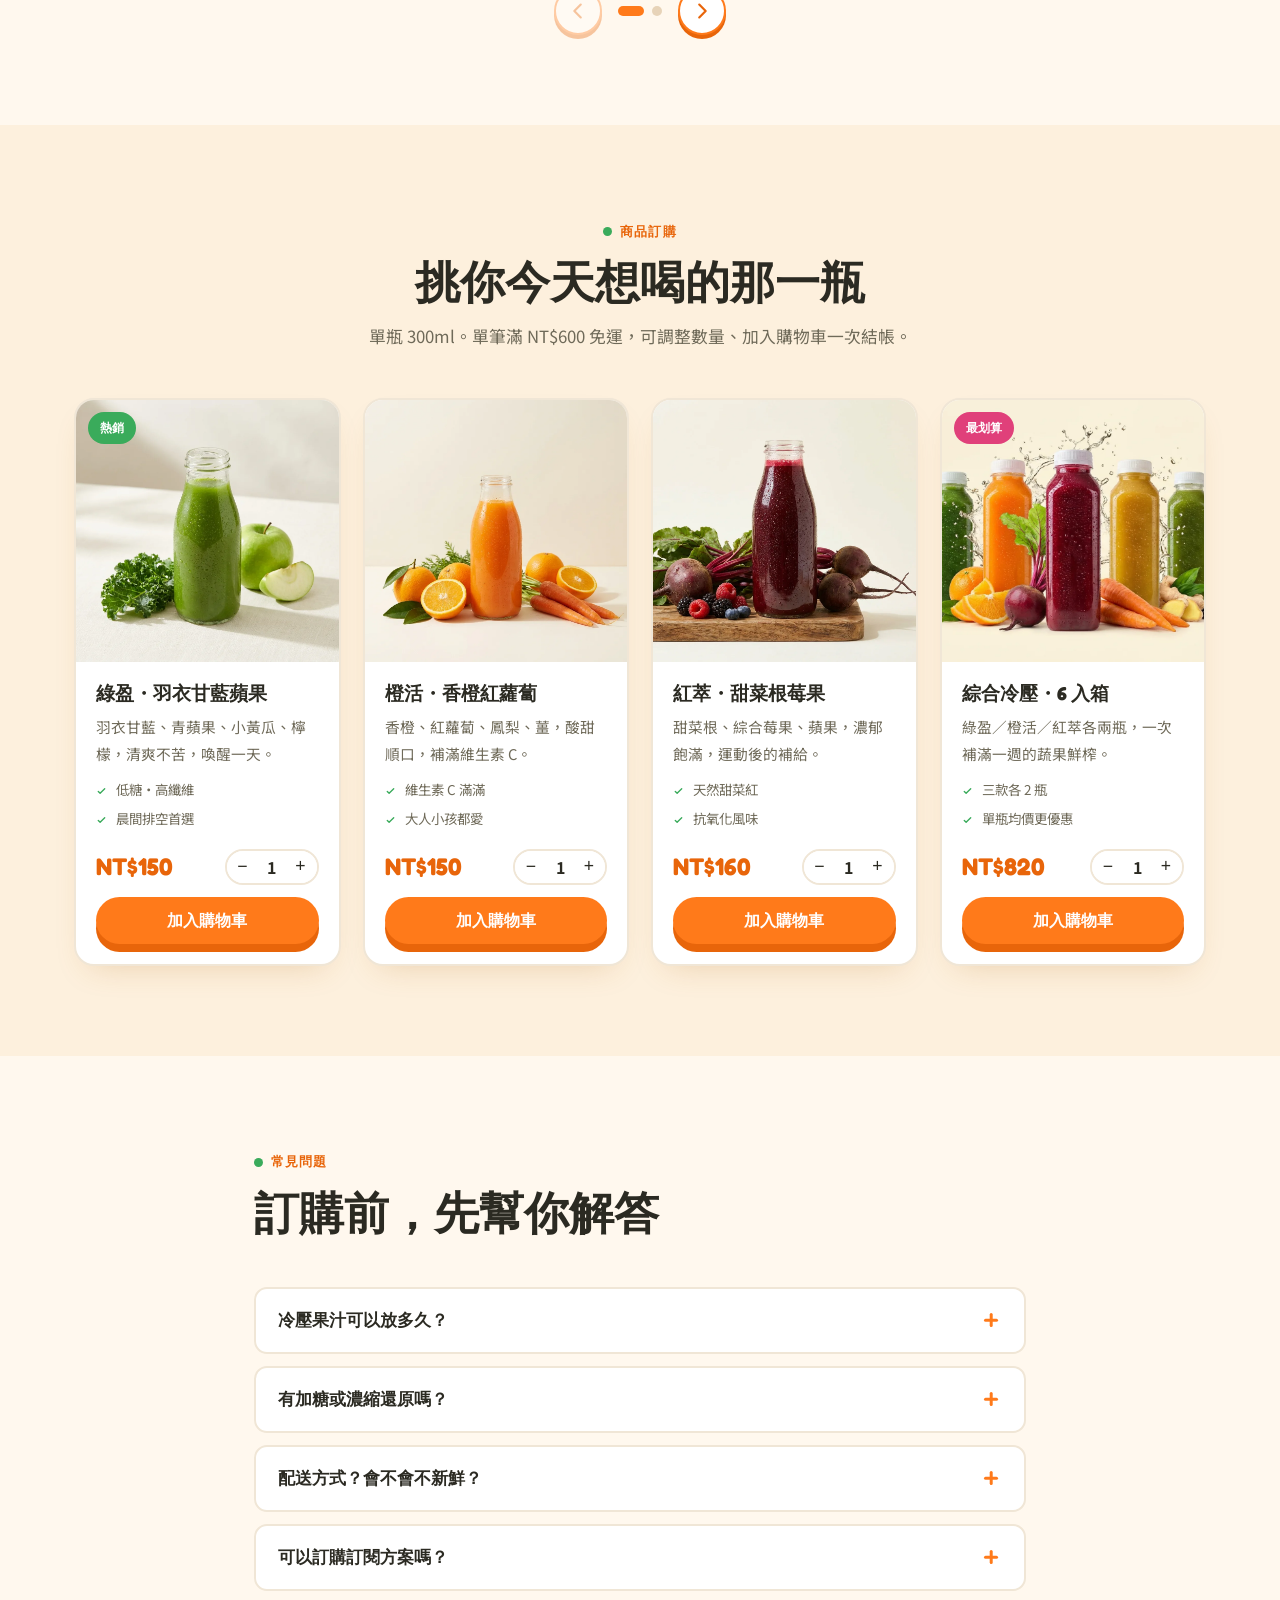
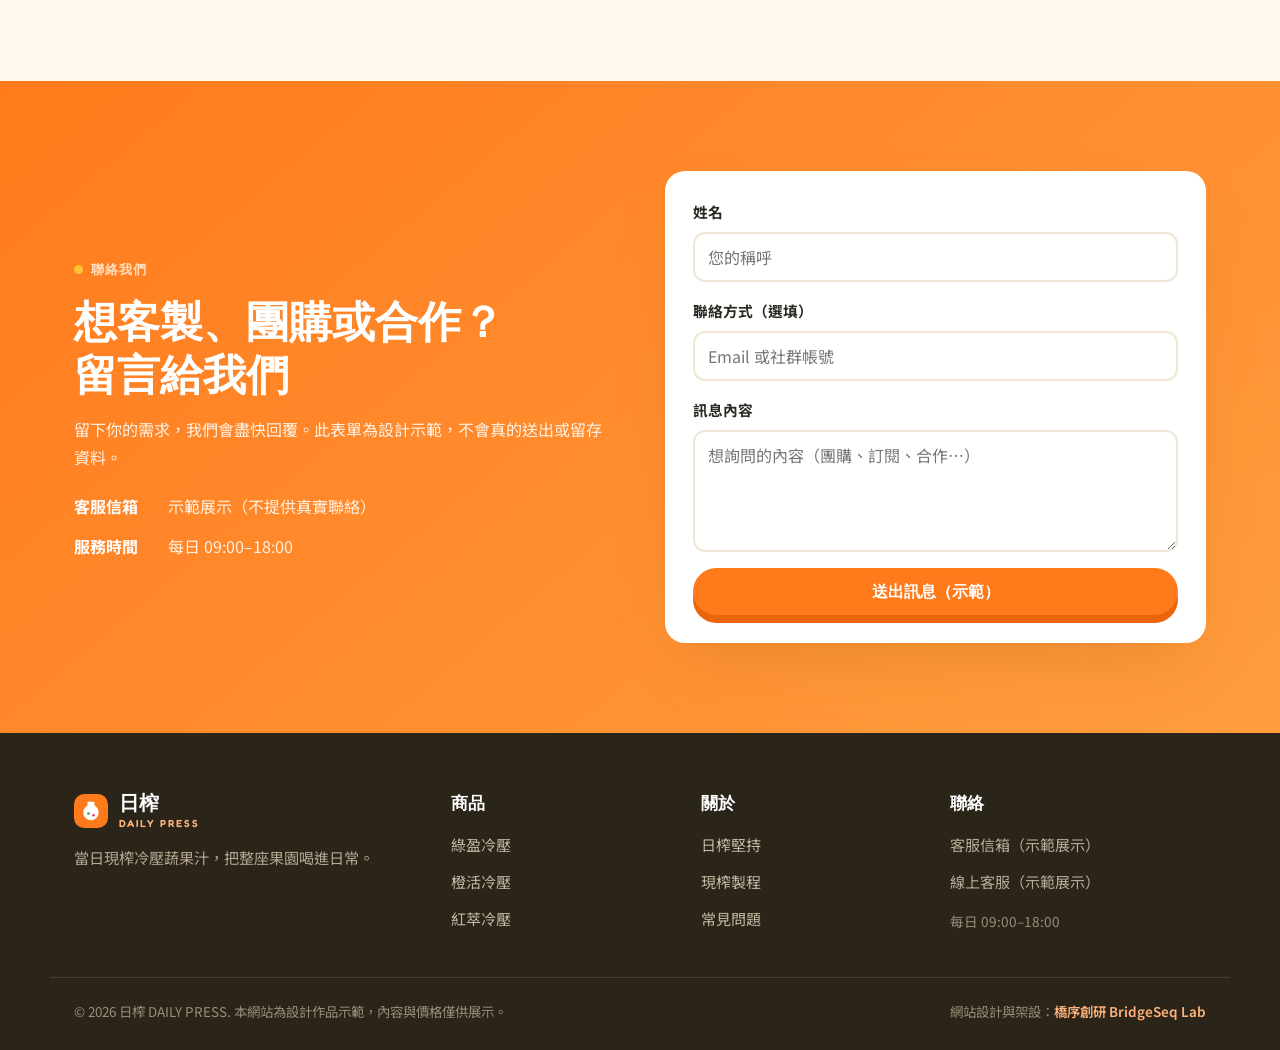
==== commit eb053c92: "Scope hamburger-always header to mobile (<=860); desktop = logo left + nav right per spec; css v3" ====
--- a/index.html
+++ b/index.html
@@ -20,7 +20,7 @@
 <link rel="preconnect" href="https://fonts.googleapis.com">
 <link rel="preconnect" href="https://fonts.gstatic.com" crossorigin>
 <link href="https://fonts.googleapis.com/css2?family=Fredoka:wght@500;600;700&family=Noto+Sans+TC:wght@400;500;700;900&display=swap" rel="stylesheet">
-<link rel="stylesheet" href="./assets/style.css">
+<link rel="stylesheet" href="./assets/style.css?v=3">
 <script type="application/ld+json">
 {
   "@context":"https://schema.org",
@@ -61,6 +61,7 @@
       <a href="#reviews">顧客回饋</a>
       <a href="#faq">常見問題</a>
       <a href="#contact">聯絡我們</a>
+      <a href="./member.html">會員</a>
     </nav>
   </div>
 </header>
--- a/assets/style.css
+++ b/assets/style.css
@@ -190,7 +190,6 @@
 
 @media(max-width:1024px){.shopgrid{grid-template-columns:repeat(2,1fr)}}
 @media(max-width:980px){
-  .menu{display:none}
   .imgblock--split{grid-template-columns:1fr}
   .imgblock--split .imgblock__media img{min-height:300px}
   .contact__in{grid-template-columns:1fr;gap:32px}
@@ -287,10 +286,11 @@
 .nav__cta{margin-left:16px}
 .cartbtn{margin-left:8px}
 
-@media(max-width:1080px){.menu{display:none}.burger{display:flex}}
+@media(max-width:860px){.burger{display:flex}}
 
 
 /* ===== 標準 header：漢堡左／Logo置中／購物車右／抽屜選單（覆寫，2026-06-25） ===== */
+@media(max-width:860px){
 .nav__in{justify-content:space-between;position:relative;gap:14px}
 .nav__in .brand{position:absolute;left:50%;transform:translateX(-50%);margin:0}
 .burger{display:flex!important;flex:none;margin-left:0!important}
@@ -298,3 +298,9 @@
 .menu.open{display:flex!important;position:fixed;inset:74px 0 auto 0;flex-direction:column;gap:0;background:var(--bg);border-bottom:1px solid var(--line);padding:10px 24px 22px;box-shadow:var(--shadow);transform:none!important;z-index:99}
 .menu.open a{padding:13px 6px;font-size:1.05rem;border-bottom:1px solid var(--line)}
 .cartbtn{margin-left:0!important}
+}
+
+
+/* 購物車「繼續購物」外框鈕 */
+.cbtn-ghost{width:100%;margin-top:10px;display:inline-flex;align-items:center;justify-content:center;background:transparent;color:var(--c-ink);border:1px solid var(--c-line);border-radius:30px;padding:11px 20px;font-family:var(--tc);font-weight:500;font-size:.98rem;cursor:pointer;transition:.2s}
+.cbtn-ghost:hover{border-color:var(--c-accent);color:var(--c-accent)}
